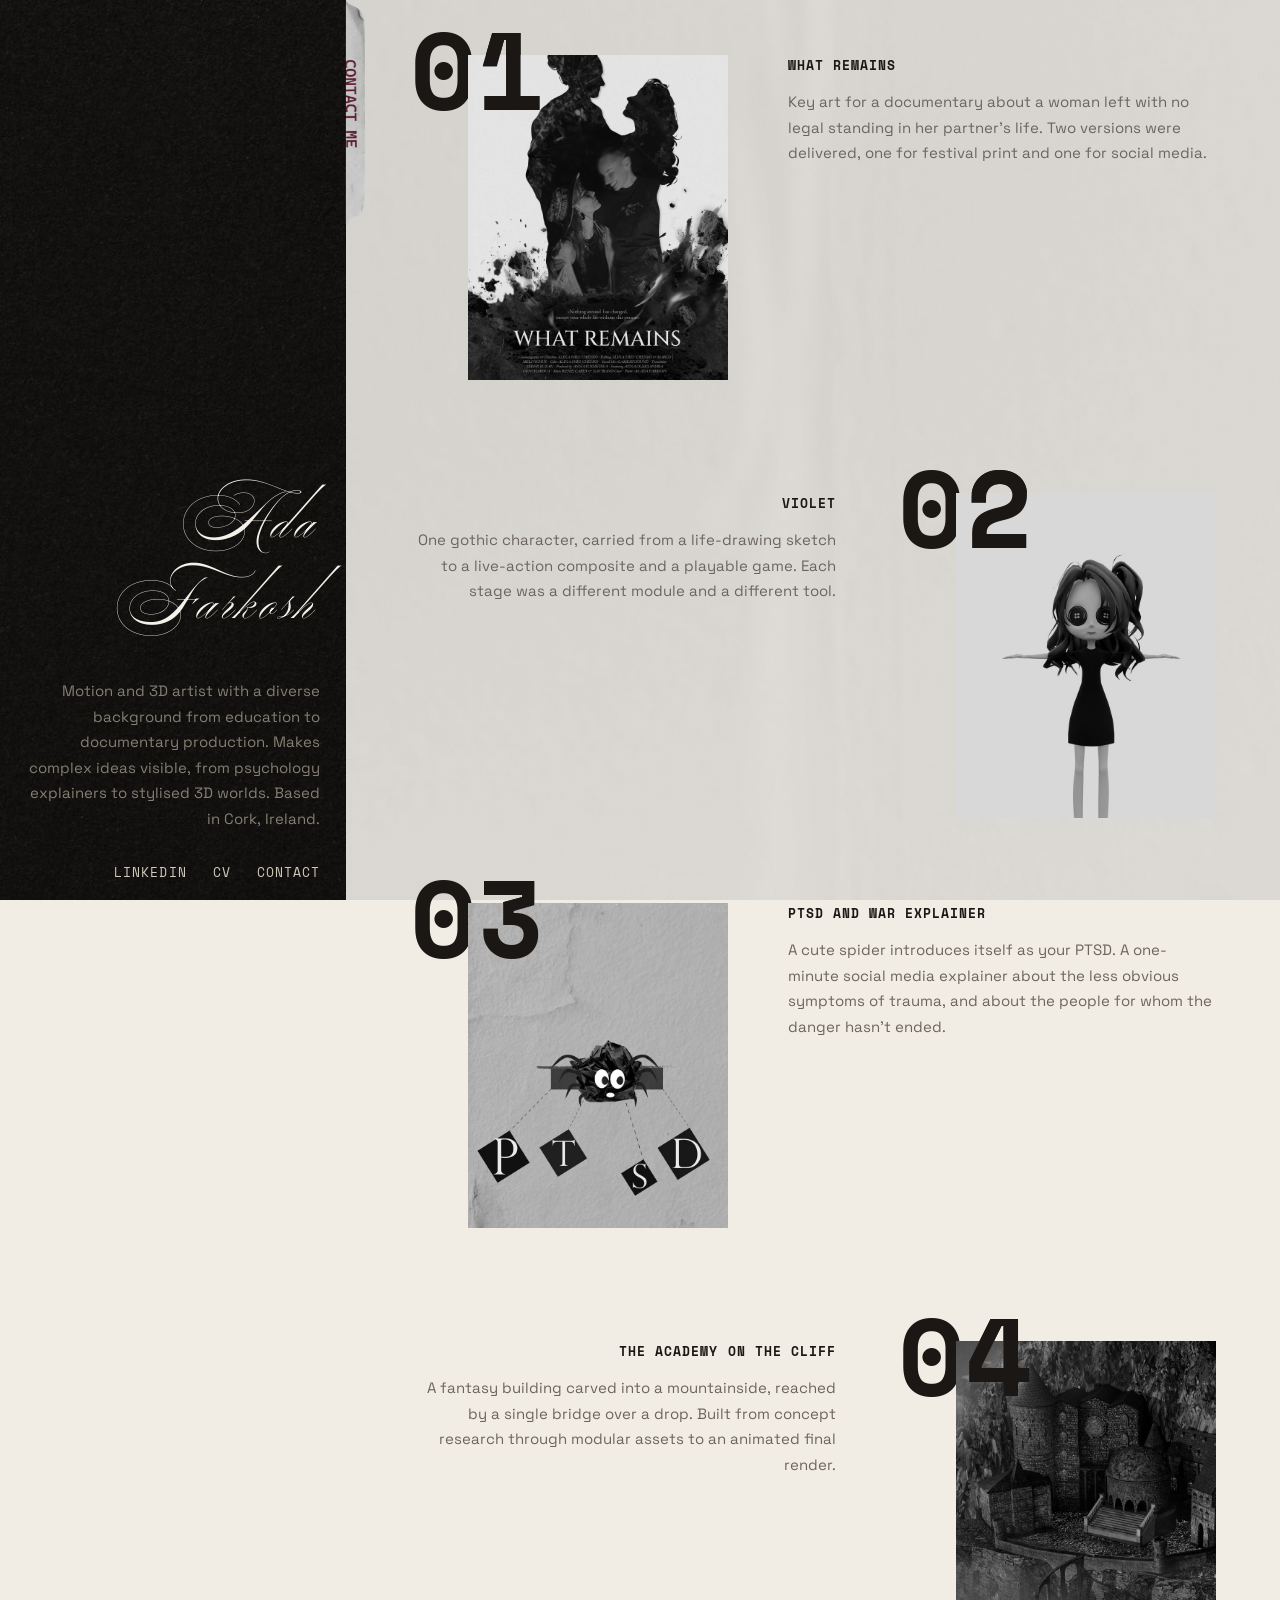
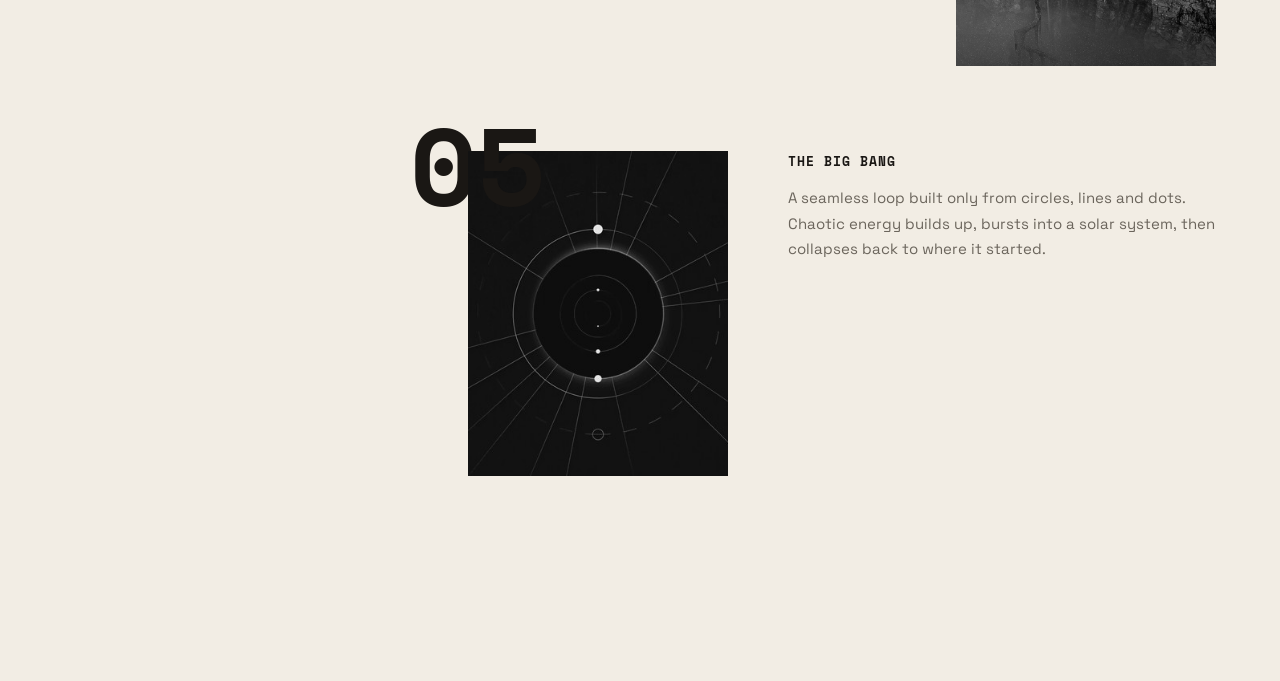
==== index.html @ 04fc68a2 "google verification" ====
<!DOCTYPE html>
<html lang="en">

<head>
    <link rel="stylesheet" href="style/style.css">
    <link rel="icon" type="image/png" href="assets/site/images/icon.png">
    <meta charset="UTF-8">
    <meta name="viewport" content="width=device-width, initial-scale=1.0">
    <title>Ada Farkosh | Motion & 3D Artist, Cork, Ireland</title>
    <meta name="description" content="Portfolio of Ada Farkosh, a motion and 3D artist in Cork, Ireland. Psychology explainers, stylised 3D environments, character art and documentary key art.">
    <meta name="google-site-verification" content="qQW45nm3pjOw_xiyYCABV5_FSgqUhrkCKojRPTn-Dvo" />
</head>

<body>

    <!-- THE TWO BACKGROUND BANDS - fixed, so they stay put while the page scrolls -->
    <div class="band band-dark"></div>
    <div class="band band-light"></div>

    <!-- PINNED LEFT COLUMN - menu and about me travel down the page together -->
    <div class="sidebar">

        <a href="index.html" class="sitename">Ada Farkosh</a>

        <div class="about-me">
            <p>Motion and 3D artist with a diverse background from education to documentary production. Makes complex ideas
                visible, from psychology explainers to stylised 3D worlds. Based in Cork, Ireland.</p>
        </div>

        <div class="menu">
            <ul>
                <li><a href="https://www.linkedin.com/in/ada-farkosh/" target="_blank"
                        rel="noopener">LinkedIn</a></li>
                <li><a href="assets/site/docs/cv.pdf" target="_blank" rel="noopener">CV</a></li>
                <li><a href="mailto:ada.farkosh@gmail.com">Contact</a></li>
            </ul>
        </div>

    </div>

    <!-- NUMBERED PROJECT ROWS - the number straddles the photo:
         one copy behind it, a second copy clipped to its right half on top -->
    <!-- =====================================================================
         THE PROJECT LIST

         TO ADD A PROJECT: copy ONE <article class="project"> block below,
         from its opening tag to its closing </article>, and paste it
         anywhere in this list. Top, bottom, middle - it does not matter.

         You do NOT need to change:
           - the number (01, 02...)  CSS counts the rows and writes it in
           - which side it sits on   CSS alternates it by position

         You DO change, inside the block you pasted:
           1. the photo         src="assets/project_name/images/..."  and its alt text
           2. the two links     href="projects/your_page.html"
           3. the title         inside the <h2>
           4. the description   inside the <p>
           5. the two meta      lines (year and medium)
         ===================================================================== -->
    <div class="work">
        <article class="project">
            <div class="stage">
                <span class="digit back"></span>
                <a class="shot" href="projects/what_remains_after.html">
                    <img src="assets/what_remains/images/wra_keyart_digital.jpg" alt="Key art for the documentary What Remains">
                    <span class="flare-light"></span>
                </a>
                <span class="digit front"></span>
            </div>

            <div class="blurb">
                <h2><a href="projects/what_remains_after.html">What Remains</a></h2>
                <p>Key art for a documentary about a woman left with no legal standing in her partner's life. Two versions were delivered, one for festival print and one for social media.</p>
            </div>
            <div class="meta">
                <span>2026</span>
                <span>key art</span>
            </div>
        </article>

        <article class="project">
            <div class="stage">
                <span class="digit back"></span>
                <a class="shot" href="projects/violet_character.html">
                    <img src="assets/violet_character/images/violet_thumb.jpg"
                        alt="Violet, the 3D character, in a T-pose">
                    <span class="flare-light"></span>
                </a>
                <span class="digit front"></span>
            </div>

            <div class="blurb">
                <h2><a href="projects/violet_character.html">Violet</a></h2>
                <p>One gothic character, carried from a life-drawing sketch to a live-action composite and a playable game. Each stage was a different module and a different tool.</p>
            </div>
            <div class="meta">
                <span>2025&ndash;2026</span>
                <span>character</span>
            </div>
        </article>

        <article class="project">
            <div class="stage">
                <span class="digit back"></span>
                <a class="shot" href="projects/ptsd_explainer.html">
                    <img src="assets/ptsd_explainer/images/ptsd_thumb.jpg"
                        alt="A cut-paper spider holding the letters P T S D">
                    <span class="flare-light"></span>
                </a>
                <span class="digit front"></span>
            </div>

            <div class="blurb">
                <h2><a href="projects/ptsd_explainer.html">PTSD and War Explainer</a></h2>
                <p>A cute spider introduces itself as your PTSD. A one-minute social media explainer about the less obvious symptoms of trauma, and about the people for whom the danger hasn't ended.</p>
            </div>
            <div class="meta">
                <span>2025</span>
                <span>motion</span>
            </div>
        </article>

        <article class="project">
            <div class="stage">
                <span class="digit back"></span>
                <a class="shot" href="projects/academy_on_the_cliff.html">
                    <img src="assets/academy_on_the_cliff/images/academy_thumb.jpg"
                        alt="The academy carved into a cliff face, reached by a single bridge">
                    <span class="flare-light"></span>
                </a>
                <span class="digit front"></span>
            </div>

            <div class="blurb">
                <h2><a href="projects/academy_on_the_cliff.html">The Academy on the Cliff</a></h2>
                <p>A fantasy building carved into a mountainside, reached by a single bridge over a drop. Built from concept research through modular assets to an animated final render.</p>
            </div>
            <div class="meta">
                <span>2025</span>
                <span>3d</span>
            </div>
        </article>

        <article class="project">
            <div class="stage">
                <span class="digit back"></span>
                <a class="shot" href="projects/the_big_bang.html">
                    <img src="assets/the_big_bang/images/bigbang_thumb.jpg"
                        alt="A solar system drawn in thin circles, lines and dots">
                    <span class="flare-light"></span>
                </a>
                <span class="digit front"></span>
            </div>

            <div class="blurb">
                <h2><a href="projects/the_big_bang.html">The Big Bang</a></h2>
                <p>A seamless loop built only from circles, lines and dots. Chaotic energy builds up, bursts into a solar system, then collapses back to where it started.</p>
            </div>
            <div class="meta">
                <span>2025</span>
                <span>motion</span>
            </div>
        </article>

    </div>



    <!-- CONTACT TAB - rides down the right edge, swaps image on hover -->
    <a class="contact-tab" href="mailto:ada.farkosh@gmail.com">
        <img class="tab-passive" src="assets/site/images/contact_me_passive.png" alt="Contact me">
        <img class="tab-active" src="assets/site/images/contact_me_hovered.png" alt="">
    </a>

</body>

</html>
---- style/style.css ----
@import url('https://fonts.googleapis.com/css2?family=Ballet&family=Space+Grotesk:wght@300..700&family=Space+Mono:wght@400;700&display=swap');
/* importing fonts from googlefonts */


body {
    margin: 0;
    background-color: #F2EDE4;
    /* plain colour under the two textured bands below */

    font-family: 'Space Grotesk', sans-serif;
    font-size: 16px;
    color: #1A1714;

    /* CUSTOM CURSOR - dark circle over the light band */
    cursor: url('data:image/svg+xml;utf8,<svg xmlns="http://www.w3.org/2000/svg" width="30" height="30"><circle cx="15" cy="15" r="11" fill="none" stroke="%231A1714" stroke-width="3"/></svg>') 15 15, auto;
}

/* same circle filled in, no outline, on everything clickable */
a,
a:hover {
    cursor: url('data:image/svg+xml;utf8,<svg xmlns="http://www.w3.org/2000/svg" width="30" height="30"><circle cx="15" cy="15" r="11" fill="%235B1E32"/></svg>') 15 15, pointer;
}

/* over the dark band the circle flips to the light colour */
.sidebar {
    cursor: url('data:image/svg+xml;utf8,<svg xmlns="http://www.w3.org/2000/svg" width="30" height="30"><circle cx="15" cy="15" r="11" fill="none" stroke="%23CFC9BC" stroke-width="3"/></svg>') 15 15, auto;
}

.sidebar a,
.sidebar a:hover {
    cursor: url('data:image/svg+xml;utf8,<svg xmlns="http://www.w3.org/2000/svg" width="30" height="30"><circle cx="15" cy="15" r="11" fill="%235B1E32"/></svg>') 15 15, pointer;
}


/* THE TWO BANDS - photographs instead of flat colour.
   Separate layers rather than two backgrounds on the body, so each one can
   use cover and crop properly instead of being stretched to fit its band. */
.band {
    position: fixed;
    top: 0;
    bottom: 0;
    z-index: -1;
    /* behind everything, and out of the way of clicks */
    background-size: cover;
    background-position: center;
}

.band-dark {
    left: 0;
    width: 27%;
    background-image:
        linear-gradient(rgba(20, 18, 16, .55), rgba(20, 18, 16, .55)),
        url("../assets/site/images/background_dark.jpeg");
    /* the flat colour sits ON TOP of the photo at 55% - the texture still
       shows through, but the text never loses its contrast */
}

.band-light {
    left: 27%;
    right: 0;
    background-image:
        linear-gradient(rgba(242, 237, 228, .55), rgba(242, 237, 228, .55)),
        url("../assets/site/images/background_light.jpeg");
    /* same trick, and the warm cream pulls the grey paper toward the palette */
}


/* PINNED LEFT COLUMN - sits on the BOTTOM of the screen and stays there */
.sidebar {
    position: fixed;
    bottom: 18px;
    /* same gap off the bottom edge as the project list has off the top */
    left: 2%;
    width: 23%;
    z-index: 1000;

    display: flex;
    flex-direction: column;
    align-items: flex-end;
    text-align: right;
    gap: 30px;
    /* name, then the writing, then the links last - closest to the edge,
       all of it pushed to the right hand side of the dark band */
    /* VISIBLE on top of anything that scrolls past
       - no background needed, the dark band behind it comes from the body */
}

/* the three links run across instead of down */
.menu ul {
    display: flex;
    justify-content: flex-end;
    gap: 26px;
}

/* PROJECT INDEX - top right, scrolls away with the page */
.projects {
    position: fixed;
    top: 18px;
    left: 2%;
    width: 23%;
    z-index: 1000;
    /* now lives on the dark band, at its top. Taken out of the flow, so the
       project rows below can start near the top of the screen. */
    text-align: right;
    /* lines up with the name and links at the bottom of the same band */
}

.projects a {
    max-width: 100%;
    overflow-wrap: anywhere;
    /* a long project name wraps inside the band instead of running out
       across the light half of the page */
}

.projects li {
    font-size: 13px;
    line-height: 1.9;
    /* the size has to be set here too, or the line box keeps the
       height of the 30px body text and the gap will not close */
}

.sidebar ul,
.projects ul {
    list-style-type: none;
    margin: 0;
    padding: 0;
}

/* TEXT IN BOTH MENUS */
.sidebar a,
.projects a {
    position: relative;
    display: inline-block;
    /* so the plum line below can be measured against the word */
    text-decoration: none;
    font-family: 'Space Mono', monospace;
    font-size: 13px;
    letter-spacing: 0.08em;
    line-height: 1.35;
}

.menu a {
    text-transform: uppercase;
}

/* on the dark band - light text */
.sidebar a {
    color: #CFC9BC;
}

/* the project list is just an index, so it is smaller and quieter.
   on the dark band now, so it takes the light text colour */
.projects a {
    font-size: 13px;
    line-height: 1.9;
    /* set on the link itself - the line box follows this, not the li */
    color: #CFC9BC;
}



/* THE HOVER LINE - drawn as a pseudo element rather than text-decoration,
   so only the line is plum and the word keeps its own colour */
.sidebar a::after,
.projects a::after {
    content: "";
    position: absolute;
    top: 50%;
    left: 0;
    width: 0;
    height: 2px;
    background: #5B1E32;
    transition: width 500ms cubic-bezier(0.075, 0.82, 0.165, 1);
    /* grows from the left instead of appearing all at once.
       2px here, on the project titles and on the name - every hover line
       on the site is the same weight */
}

.sidebar a:hover::after,
.projects a:hover::after {
    width: 100%;
}

/* the name is underlined instead of crossed out */
.sidebar a.sitename::after {
    top: auto;
    bottom: 6px;
    height: 2px;
}

.sidebar a.sitename {
    display: block;
    font-family: 'Ballet', cursive;
    font-size: 60px;
    /* written as .sidebar a.sitename so it beats the 26px on .sidebar a above */
    color: #F4F1E9;
    /* brightest text on the page - top of the hierarchy */
    line-height: 1.35;
}


/* ABOUT ME - part of the pinned column above */
.about-me {
    position: relative;
}

.about-me p {
    margin: 0;
    font-size: 15px;
    /* smaller than the menu links, and the column width gives
       roughly 40 characters a line */
    line-height: 1.7;
    color: #857F72;
    /* dim until hovered */
    transition: 0.3s;

    position: relative;
    z-index: 1;
}

.about-me:hover p {
    color: #F2EDE4;
    font-size: 16px;
    /* grown with font-size, not transform, so the text stays sharp */
}


/* PROJECT ROWS - all of them live on the light band */
.work {
    margin-left: 27%;
    padding: 55px 5vw 120px 5vw;
    /* the index used to sit above this and push it down - with that gone,
       the first row starts close to the top of the screen */
    /* the 5vw on each side makes the gap to the dark band and the gap
       to the right edge of the screen exactly the same */
    box-sizing: border-box;
}

.project {
    display: grid;
    grid-template-columns: auto 1fr;
    column-gap: 60px;
    align-items: start;
    margin-bottom: 85px;
}

/* every second row turns around - text left, photo right */
.project:nth-of-type(even) {
    grid-template-columns: 1fr auto;
    column-gap: 120px;
    /* wider than the normal rows - the number hangs 58px to the left of the
       photo and would otherwise land on top of the writing */
}

.project:nth-of-type(even) .stage {
    order: 2;
}

.project:nth-of-type(even) .blurb {
    order: 1;
    text-align: right;
    margin-top: 28px;
    /* the same drop the photo gets on these rows, so the title lines up with
       the top of the PHOTO rather than with the number, which sits higher */
}

/* a small drop so the rows are not a straight ladder */
.project:nth-of-type(even) .stage {
    margin-top: 28px;
}

/* the number hangs 58px to the left of its photo, so the photo is pushed
   58px right - that puts the number's left edge on the same 5vw margin that
   the flipped rows' photos keep from the right edge of the screen */
.project:nth-of-type(odd) .stage {
    margin-left: 58px;
}


/* THE NUMBER AND THE PHOTO */
.stage {
    position: relative;
    isolation: isolate;
    /* keeps the three layers below stacking against each other only */
}

.shot {
    display: block;
    position: relative;
    z-index: 1;
    /* sits BETWEEN the two copies of the number */

    width: 260px;
    aspect-ratio: 4 / 5;
    /* every photo is framed to the same size */
    background-color: #DED8CC;
    overflow: hidden;
}

.shot img {
    position: absolute;
    inset: 0;
    width: 100%;
    height: 100%;
    object-fit: cover;
    /* a bigger upload is cropped to the frame instead of squashed */
    filter: grayscale(1);
    /* black and white until hovered */
    transition: transform .5s ease, filter .5s ease;
}


/* THE NUMBERS COUNT THEMSELVES.
   The spans in the HTML are empty - CSS counts the rows and writes the
   number in. Move a project to the top of the page and everything
   renumbers on its own; nothing in the markup has to be touched. */
.work {
    counter-reset: project;
}

.project {
    counter-increment: project;
}

.digit::before {
    content: counter(project, decimal-leading-zero);
    /* decimal-leading-zero is what gives 01, 02 instead of 1, 2 */
}

/* two copies of the same number, in the same spot */
.digit {
    position: absolute;
    top: -30px;
    left: -58px;
    font-family: 'Space Mono', monospace;
    font-weight: 700;
    font-size: 110px;
    line-height: 0.8;
    color: #1A1714;
    transition: color 400ms ease;
}

.digit.back {
    z-index: 0;
    /* the whole number, hidden where the photo covers it */
}

.digit.front {
    z-index: 2;
    clip-path: inset(0 0 0 50%);
    /* the same number again on top, with its left half cut away,
       so only the second figure lands over the photo */
}


/* LENS FLARE - light layer on the photo, invisible until hovered */
.flare-light {
    position: absolute;
    inset: 0;
    background:
        radial-gradient(circle at 20% 40%, rgba(255, 255, 255, .55), transparent 40%),
        radial-gradient(circle at 35% 45%, rgba(255, 200, 100, .4), transparent 30%),
        radial-gradient(circle at 60% 55%, rgba(255, 255, 255, .25), transparent 30%);
    opacity: 0;
    transition: opacity .5s ease;
}

/* photo, number and title are one unit: touching any of them lights all
   three. ":has" lets the row react to what is hovered inside it. The
   description is not in the list, so it stays out of it. */
.project:has(:is(.shot, .digit, .blurb h2 a):hover) .shot img {
    transform: scale(1.05);
    filter: grayscale(0);
    /* true colour revealed */
}

.project:has(:is(.shot, .digit, .blurb h2 a):hover) .flare-light {
    opacity: .45;
    /* kept light - the colour coming back is the main event */
}

.project:has(:is(.shot, .digit, .blurb h2 a):hover) .digit {
    color: #5B1E32;
    /* the numbers only change colour - no line through them */
}

.project:has(:is(.shot, .digit, .blurb h2 a):hover) .blurb h2 a::after {
    width: 100%;
}


/* THE WRITING BESIDE EACH PHOTO */
.blurb {
    max-width: 34em;
    /* stops the line getting too long to read comfortably */
}

.project:nth-of-type(even) .blurb {
    margin-left: auto;
}

.blurb h2 {
    margin: 0 0 14px 0;
    font-family: 'Space Mono', monospace;
    font-size: 13px;
    font-weight: 700;
    letter-spacing: 0.08em;
    text-transform: uppercase;
    /* a label, the way the reference decks title their plates */
    color: #1A1714;
}

.blurb h2 a {
    position: relative;
    display: inline-block;
    text-decoration: none;
    color: inherit;
}

.blurb h2 a::after {
    content: "";
    position: absolute;
    top: 50%;
    left: 0;
    width: 0;
    height: 2px;
    background: #5B1E32;
    transition: width 500ms cubic-bezier(0.075, 0.82, 0.165, 1);
}

.blurb p {
    margin: 0;
    font-size: 15px;
    line-height: 1.7;
    color: #6B655C;
}


/* FLOATING META LABELS - small notes that sit off the grid on purpose */
.project {
    position: relative;
    /* anchor for the labels below */
}

.meta {
    position: absolute;
    bottom: -18px;

    font-family: 'Space Mono', monospace;
    font-size: 11px;
    letter-spacing: 0.1em;
    text-transform: uppercase;
    line-height: 1.7;
    color: #8A8478;

    border-top: 1px solid #C9C2B4;
    padding-top: 7px;
    width: 92px;
    /* the hairline above is what makes it read as a margin note */
}

.meta span {
    display: block;
}

/* they sit in the empty half of each row, and not at a tidy repeating spot */
.project:nth-of-type(odd) .meta {
    right: 11%;
}

.project:nth-of-type(even) .meta {
    left: 9%;
    bottom: 26px;
}

.project:nth-of-type(3n) .meta {
    bottom: 54px;
}

.project:nth-of-type(4n) .meta {
    bottom: -4px;
}


/* CONTACT TAB - hard against the right edge, no spacing of any kind,
   and not part of any grid or flexbox - it is fixed to the viewport */
.contact-tab {
    position: fixed;
    top: 0;
    left: 27%;
    /* its left edge sits exactly where the dark band ends, so the whole
       tab rides along on the light half */
    z-index: 1000;

    display: block;
    margin: 0;
    padding: 0;
    border: 0;
    line-height: 0;
    /* line-height 0 stops the inline image leaving a gap under itself */

    animation: contact-travel 13.8s linear infinite alternate;
    /* a third slower than before: the speed drops to two thirds, so the
       9.2s becomes 13.8s.
       "alternate" makes it travel back UP when it reaches the bottom
       instead of jumping to the top to start again. */
}

/* down the screen, then the same journey in reverse */
@keyframes contact-travel {
    from {
        transform: translateY(0);
    }

    to {
        transform: translateY(calc(100vh - 100%));
        /* 100% here is the tab's own height, so it stops flush with the
           bottom edge whatever the screen size */
    }
}

/* a moving target is hard to click, so it waits while you are on it */
.contact-tab:hover {
    animation-play-state: paused;
}

.contact-tab img {
    display: block;
    width: 23px;
    height: auto;

    transform-origin: left center;
    transition: transform 350ms cubic-bezier(0.075, 0.82, 0.165, 1);
    /* grown with a transform, not a width - the element is mid-animation and
       a width change would make the page reflow on every hover */
}

.contact-tab:hover img {
    transform: scale(1.18);
    /* from the left edge, so it grows out across the light half and never
       back over the dark band */
}

/* the hovered version sits on top of the passive one and fades in */
.tab-active {
    position: absolute;
    top: 0;
    left: 0;
    opacity: 0;
    transition: opacity 300ms ease;
}

.contact-tab:hover .tab-active {
    opacity: 1;
}



/* a still tab for anyone who asked their system for less movement */
@media (prefers-reduced-motion: reduce) {
    .contact-tab {
        animation: none;
        top: 50%;
        transform: translateY(-50%);
    }
}


/* MEDIUM SCREENS - the band gets narrower, so the index does too */
/* A VERTICAL VIDEO - shot for social media, so it is kept narrow.
   Add class="video video-tall" instead of class="video" */
.video-tall {
    max-width: 420px;
}

/* a link inside a block of writing - same plum line as the back link */
.prose a,
.context a,
.credits a,
.reflist a {
    position: relative;
    display: inline-block;
    text-decoration: none;
    color: #1A1714;
}

.prose a::after,
.context a::after,
.credits a::after,
.reflist a::after {
    content: "";
    position: absolute;
    bottom: -2px;
    left: 0;
    width: 0;
    height: 2px;
    background: #5B1E32;
    transition: width 500ms cubic-bezier(0.075, 0.82, 0.165, 1);
}

.prose a:hover::after,
.context a:hover::after,
.credits a:hover::after,
.reflist a:hover::after {
    width: 100%;
}


/* A STRIP OF STILLS - frames pulled from a video, side by side.
   Four across on a wide screen, two when it gets narrower. */
.shot-strip {
    display: grid;
    grid-template-columns: repeat(4, 1fr);
    gap: 16px;
    margin: 0 0 70px 0;
}

.shot-strip figure {
    margin: 0;
}

.shot-strip img {
    width: 100%;
    height: auto;
    display: block;
    background-color: #DED8CC;
}


/* AN ANIMATION THAT USED TO BE A GIF.
   It is an mp4 now - far smaller for the same picture - but it still
   behaves like a GIF: it starts itself, loops, has no sound and no
   controls. It takes the same shape as the images it sits among. */
.shot-full video,
.shot-stack video,
.shot-tall video,
.shot-pair video {
    width: 100%;
    height: auto;
    display: block;
    background-color: #DED8CC;
}


@media (max-width: 1280px) {

    .projects li,
    .projects a {
        font-size: 11px;
        letter-spacing: 0.04em;
    }

    .shot-strip {
        grid-template-columns: repeat(2, 1fr);
    }

    .meta {
        display: none;
        /* they float free of the grid, which only works while the rows have
           empty space. Once the description starts filling the row they
           land on top of it, so below this width they step aside. */
    }

}


/* =========================================================
   PROJECT PAGES
   Everything below is only used by the pages in /projects/.
   It shares the bands, sidebar, colours and fonts above, so
   changing a colour there changes it here too.
   ========================================================= */

.page {
    margin-left: 27%;
    padding: 70px 5vw 140px 5vw;
    /* the same band offset and the same side gaps as the index rows,
       which is what makes a project page feel like the same site */
    box-sizing: border-box;
}

/* 1. TITLE AND FACTS */
.page-head {
    margin-bottom: 50px;
}

.page-title {
    margin: 0 0 14px 0;
    font-size: 46px;
    font-weight: 500;
    line-height: 1.1;
    color: #1A1714;
}

.page-meta {
    margin: 0;
    font-family: 'Space Mono', monospace;
    font-size: 13px;
    letter-spacing: 0.08em;
    text-transform: uppercase;
    color: #6B655C;
}

/* 2. OPENING PARAGRAPH - one step bigger than the body text */
.lead {
    max-width: 48ch;
    margin: 0 0 70px 0;
    font-size: 21px;
    line-height: 1.55;
    color: #1A1714;
}

/* 4 & 6. SECTIONS OF WRITING
   the character cap is what stops a line running the full width of the
   band, which would be far too long to read comfortably */
.prose {
    max-width: 68ch;
    margin: 0 0 70px 0;
}

.prose h2,
.credits h2 {
    margin: 0 0 16px 0;
    font-family: 'Space Mono', monospace;
    font-size: 13px;
    font-weight: 700;
    letter-spacing: 0.08em;
    text-transform: uppercase;
    color: #1A1714;
}

.prose p {
    margin: 0 0 18px 0;
    font-size: 16px;
    line-height: 1.7;
    color: #6B655C;
}

/* 3 & 5. IMAGES - fixed crops, like the index.
   Change the aspect-ratio if a picture needs a different shape. */
.shot-wide,
.shot-pair figure {
    margin: 0 0 70px 0;
}

.shot-wide img {
    width: 100%;
    aspect-ratio: 16 / 9;
    object-fit: cover;
    /* a taller upload is cropped to the frame instead of squashed */
    display: block;
    background-color: #DED8CC;
}

.shot-pair {
    display: grid;
    grid-template-columns: 1fr 1fr;
    gap: 30px;
}

/* a pair of SMALL reference animations - sprite loops that were drawn
   small. These are sized by HEIGHT, not width, so two loops of the
   same character come out the same height whatever their widths are,
   and they stand on a common bottom line.
   480px is the real height of both files, so nothing is scaled.
   Use class="shot-pair small" - NOT together with posters. */
.shot-pair.small {
    max-width: 640px;
    column-gap: 50px;
    align-items: end;
}

.shot-pair.small img {
    width: auto;
    height: 480px;
    aspect-ratio: auto;
    margin: 0 auto;
    display: block;
    background-color: transparent;
}

.shot-pair img {
    width: 100%;
    aspect-ratio: 4 / 5;
    object-fit: cover;
    display: block;
    background-color: #DED8CC;
}

/* every image says "click me" and brightens a little */
.page img {
    cursor: zoom-in;
    transition: filter 300ms ease;
}

.page img:hover {
    filter: brightness(1.06);
}

figcaption {
    padding-top: 10px;
    font-family: 'Space Mono', monospace;
    font-size: 11px;
    letter-spacing: 0.08em;
    text-transform: uppercase;
    color: #8A8478;
}

/* --- extra blocks used by the project pages --------------------------- */

/* THE FILM / CONTEXT BLOCK - marked off with a rule so it reads as
   background about someone else's project, not as my own work */
.context {
    max-width: 62ch;
    margin: 0 0 70px 0;
    padding-left: 26px;
    border-left: 2px solid #C9C2B4;
}

.context p {
    margin: 0 0 14px 0;
    font-size: 16px;
    line-height: 1.7;
    color: #6B655C;
}

.context .credit {
    font-family: 'Space Mono', monospace;
    font-size: 11px;
    letter-spacing: 0.08em;
    text-transform: uppercase;
    color: #8A8478;
}

/* A ROW OF SMALLER IMAGES - for sketches, proposals, variations */
.shot-grid {
    display: grid;
    grid-template-columns: repeat(3, 1fr);
    gap: 24px;
    margin: 0 0 70px 0;
}

.shot-grid img {
    width: 100%;
    aspect-ratio: 4 / 5;
    object-fit: cover;
    display: block;
    background-color: #DED8CC;
}

/* ARTWORK IS SHOWN WHOLE - no aspect-ratio and no object-fit, so the
   image keeps its own proportions. Cropping a photo to a thumbnail is
   fine; cropping a poster cuts off the composition you were hired to
   make, and a contact sheet of variations becomes unreadable. */
.shot-poster img,
.shot-pair.posters img,
.shot-full img {
    width: 100%;
    height: auto;
    aspect-ratio: auto;
    object-fit: fill;
    display: block;
    background-color: #DED8CC;
}

.shot-poster {
    max-width: 440px;
    margin: 0 0 70px 0;
}

/* a full width plate - used for the boards of proposals and variations */
.shot-full {
    margin: 0 0 70px 0;
}

/* the two finals, each shown large one after the other */
.shot-stack {
    max-width: 620px;
    margin: 0 0 70px 0;
}

.shot-stack img {
    width: 100%;
    height: auto;
    display: block;
    background-color: #DED8CC;
}


/* A TALL IMAGE - a 1080 x 1920 frame, so it is kept narrow.
   Written after .shot-stack so this width is the one that wins. */
.shot-tall {
    max-width: 420px;
    margin: 0 0 70px 0;
}

.shot-tall img {
    width: 100%;
    height: auto;
    display: block;
    background-color: #DED8CC;
}

/* VIDEO FROM A FILE ON DISK (not an embed) */
.video video {
    width: 100%;
    display: block;
    background-color: #1A1714;
}

/* 7. VIDEO - the ratio box keeps it 16:9 at any width */
.video {
    margin: 0 0 70px 0;
}

.video iframe {
    width: 100%;
    aspect-ratio: 16 / 9;
    border: 0;
    display: block;
    background-color: #DED8CC;
}

/* a vertical embed. Written after .video iframe above, because both
   rules are equally specific and the later one is the one that wins. */
.video-tall iframe {
    aspect-ratio: 9 / 16;
}

/* TWO 3D MODELS SIDE BY SIDE - live Sketchfab viewers.
   Square-ish frame so a tall tower is not squeezed into a letterbox. */
.shot-pair.models iframe {
    width: 100%;
    aspect-ratio: 4 / 5;
    border: 0;
    display: block;
    background-color: #1A1714;
}



/* 8. CREDITS - a two column list */
.credits {
    margin: 0 0 60px 0;
}

.credits dl {
    display: grid;
    grid-template-columns: 110px 1fr;
    gap: 8px 20px;
    margin: 0;
    max-width: 50ch;
    font-family: 'Space Mono', monospace;
    font-size: 12px;
    letter-spacing: 0.06em;
}

.credits dt {
    text-transform: uppercase;
    color: #8A8478;
}

.credits dd {
    margin: 0;
    color: #1A1714;
}


/* A SHORT LIST OF REFERENCES - same type as the credits above */
.reflist {
    list-style: none;
    margin: 0;
    padding: 0;
    max-width: 72ch;
    font-family: 'Space Mono', monospace;
    font-size: 12px;
    line-height: 1.8;
    letter-spacing: 0.06em;
    color: #6B655C;
}

.reflist li {
    margin: 0 0 12px 0;
}

/* 9. BACK LINK - borrows the plum line from the menus */
.back {
    margin: 0;
}

.back a {
    position: relative;
    display: inline-block;
    text-decoration: none;
    font-family: 'Space Mono', monospace;
    font-size: 13px;
    letter-spacing: 0.08em;
    text-transform: uppercase;
    color: #1A1714;
}

.back a::after {
    content: "";
    position: absolute;
    bottom: -4px;
    left: 0;
    width: 0;
    height: 2px;
    background: #5B1E32;
    transition: width 500ms cubic-bezier(0.075, 0.82, 0.165, 1);
}

.back a:hover::after {
    width: 100%;
}

/* the page you are currently on, in the index list */
.projects a.current {
    color: #F4F1E9;
}

/* THE IMAGE POPUP - hidden until a picture is clicked */
#image-popup {
    display: none;
    position: fixed;
    inset: 0;
    z-index: 2000;
    background-color: rgba(20, 18, 16, .92);
    cursor: zoom-out;

    align-items: center;
    justify-content: center;
    padding: 40px;
    box-sizing: border-box;
}

#image-popup.open {
    display: flex;
    /* the script adds .open - flex is what centres the picture */
}

#image-popup img {
    max-width: 100%;
    max-height: 100%;
    width: auto;
    height: auto;
    object-fit: contain;
    /* full size and uncropped, whatever shape the picture is */
}


/*FOR SMALL SCREENS!!!!!!!! - media query from w3schools*/

@media (max-width: 600px) {

    body {
        font-size: 15px;
        background-color: #F2EDE4;
    }

    .band {
        display: none;
        /* the side by side bands make no sense once the columns stack */
    }

    .sidebar {
        position: static;
        width: 100%;
        background-color: #141210;
        padding: 20px 4%;
        box-sizing: border-box;
        gap: 18px;
        align-items: flex-start;
        text-align: left;
    }

    .project:nth-of-type(odd) .stage {
        margin-left: 0;
    }


    .contact-tab {
        display: none;
        /* hidden on a phone. It is a 23px target that has to be caught
           while it moves, and the hover that swaps the image and shows
           the label does not exist on a touch screen. The CONTACT link
           under the name does the same job here. */
    }


    .projects {
        position: static;
        width: 100%;
        text-align: left;
        margin-left: 0;
        padding: 18px 4% 24px 4%;
        box-sizing: border-box;
        background-color: #141210;
        /* it keeps the light text, so it needs the dark block behind it
           once the two bands stop existing */
    }




    .menu ul {
        gap: 18px;
    }

    .page {
        margin-left: 0;
        padding: 30px 4% 60px 4%;
    }

    .shot-pair,
    .shot-grid,
    .shot-strip {
        grid-template-columns: 1fr;
    }

    .page-title {
        font-size: 30px;
    }

    .work {
        margin-left: 0;
        padding: 40px 4% 60px 4%;
    }

    .project,
    .project:nth-of-type(even) {
        grid-template-columns: 1fr;
        row-gap: 30px;
        margin-bottom: 80px;
    }

    .project:nth-of-type(even) .stage {
        order: 0;
        margin-top: 0;
    }

    .project:nth-of-type(even) .blurb {
        order: 0;
        text-align: left;
        margin-left: 0;
    }

    .shot {
        width: 100%;
    }

    .digit {
        font-size: 64px;
        top: -18px;
        left: 0;
    }

}
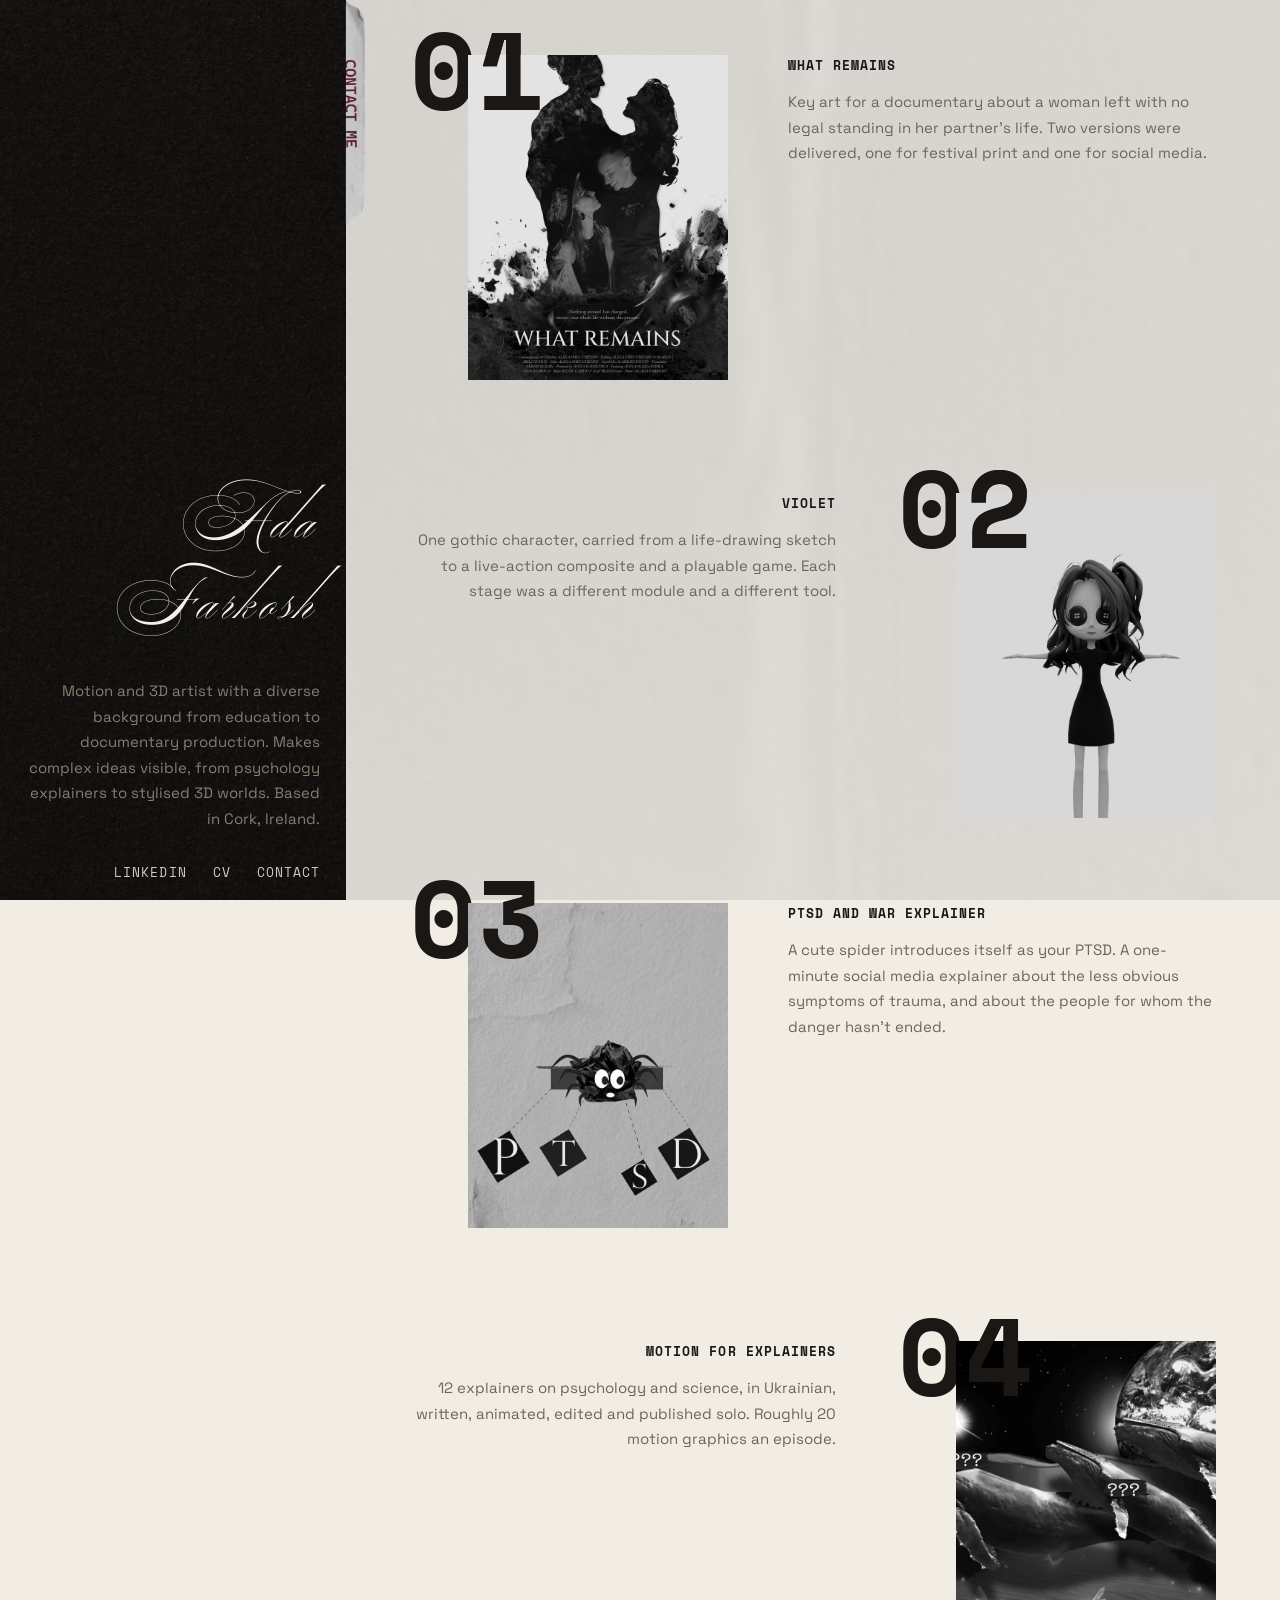
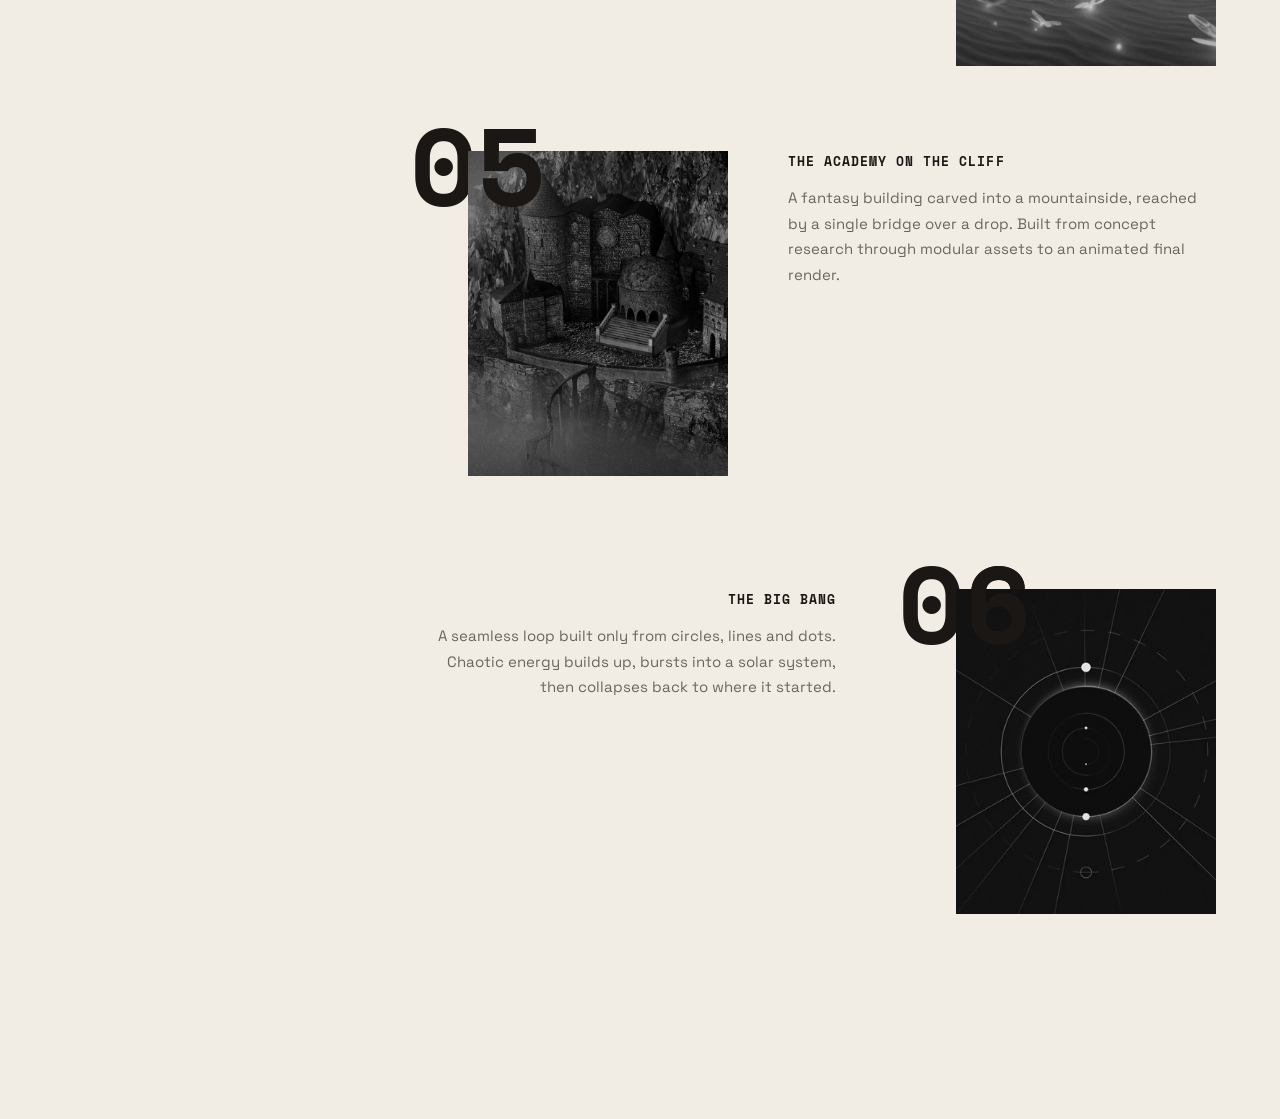
==== commit 1e459269: "YouTube showreel added, bio updated" ====
--- a/index.html
+++ b/index.html
@@ -31,7 +31,7 @@
             <ul>
                 <li><a href="https://www.linkedin.com/in/ada-farkosh/" target="_blank"
                         rel="noopener">LinkedIn</a></li>
-                <li><a href="assets/site/docs/cv.pdf" target="_blank" rel="noopener">CV</a></li>
+                <li><a href="assets/site/docs/cv_2026.pdf" target="_blank" rel="noopener">CV</a></li>
                 <li><a href="mailto:ada.farkosh@gmail.com">Contact</a></li>
             </ul>
         </div>
@@ -57,6 +57,7 @@
            3. the title         inside the <h2>
            4. the description   inside the <p>
            5. the two meta      lines (year and medium)
+          
          ===================================================================== -->
     <div class="work">
         <article class="project">
@@ -117,6 +118,27 @@
             </div>
             <div class="meta">
                 <span>2025</span>
+                <span>motion</span>
+            </div>
+        </article>
+
+        <article class="project">
+            <div class="stage">
+                <span class="digit back"></span>
+                <a class="shot" href="projects/motion_for_explainers.html">
+                    <img src="assets/motion_explainers/images/motion_thumb.jpg"
+                        alt="Frame from the explainer showreel">
+                    <span class="flare-light"></span>
+                </a>
+                <span class="digit front"></span>
+            </div>
+
+            <div class="blurb">
+                <h2><a href="projects/motion_for_explainers.html">Motion for Explainers</a></h2>
+                <p>12 explainers on psychology and science, in Ukrainian, written, animated, edited and published solo. Roughly 20 motion graphics an episode.</p>
+            </div>
+            <div class="meta">
+                <span>2023&ndash;2024</span>
                 <span>motion</span>
             </div>
         </article>
--- a/style/style.css
+++ b/style/style.css
@@ -966,6 +966,23 @@
 }
 
 
+/* A FOLDER TREE, or any short block of plain text meant to be read as a
+   specimen rather than as body copy. Set in the label typeface on the
+   same surface colour the image frames use. Written as <pre class="tree">. */
+.tree {
+    max-width: 68ch;
+    margin: 0 0 70px 0;
+    padding: 22px 26px;
+    box-sizing: border-box;
+    background-color: #DED8CC;
+    font-family: 'Space Mono', monospace;
+    font-size: 13px;
+    line-height: 1.7;
+    color: #1A1714;
+    overflow-x: auto;
+}
+
+
 /* A SHORT LIST OF REFERENCES - same type as the credits above */
 .reflist {
     list-style: none;
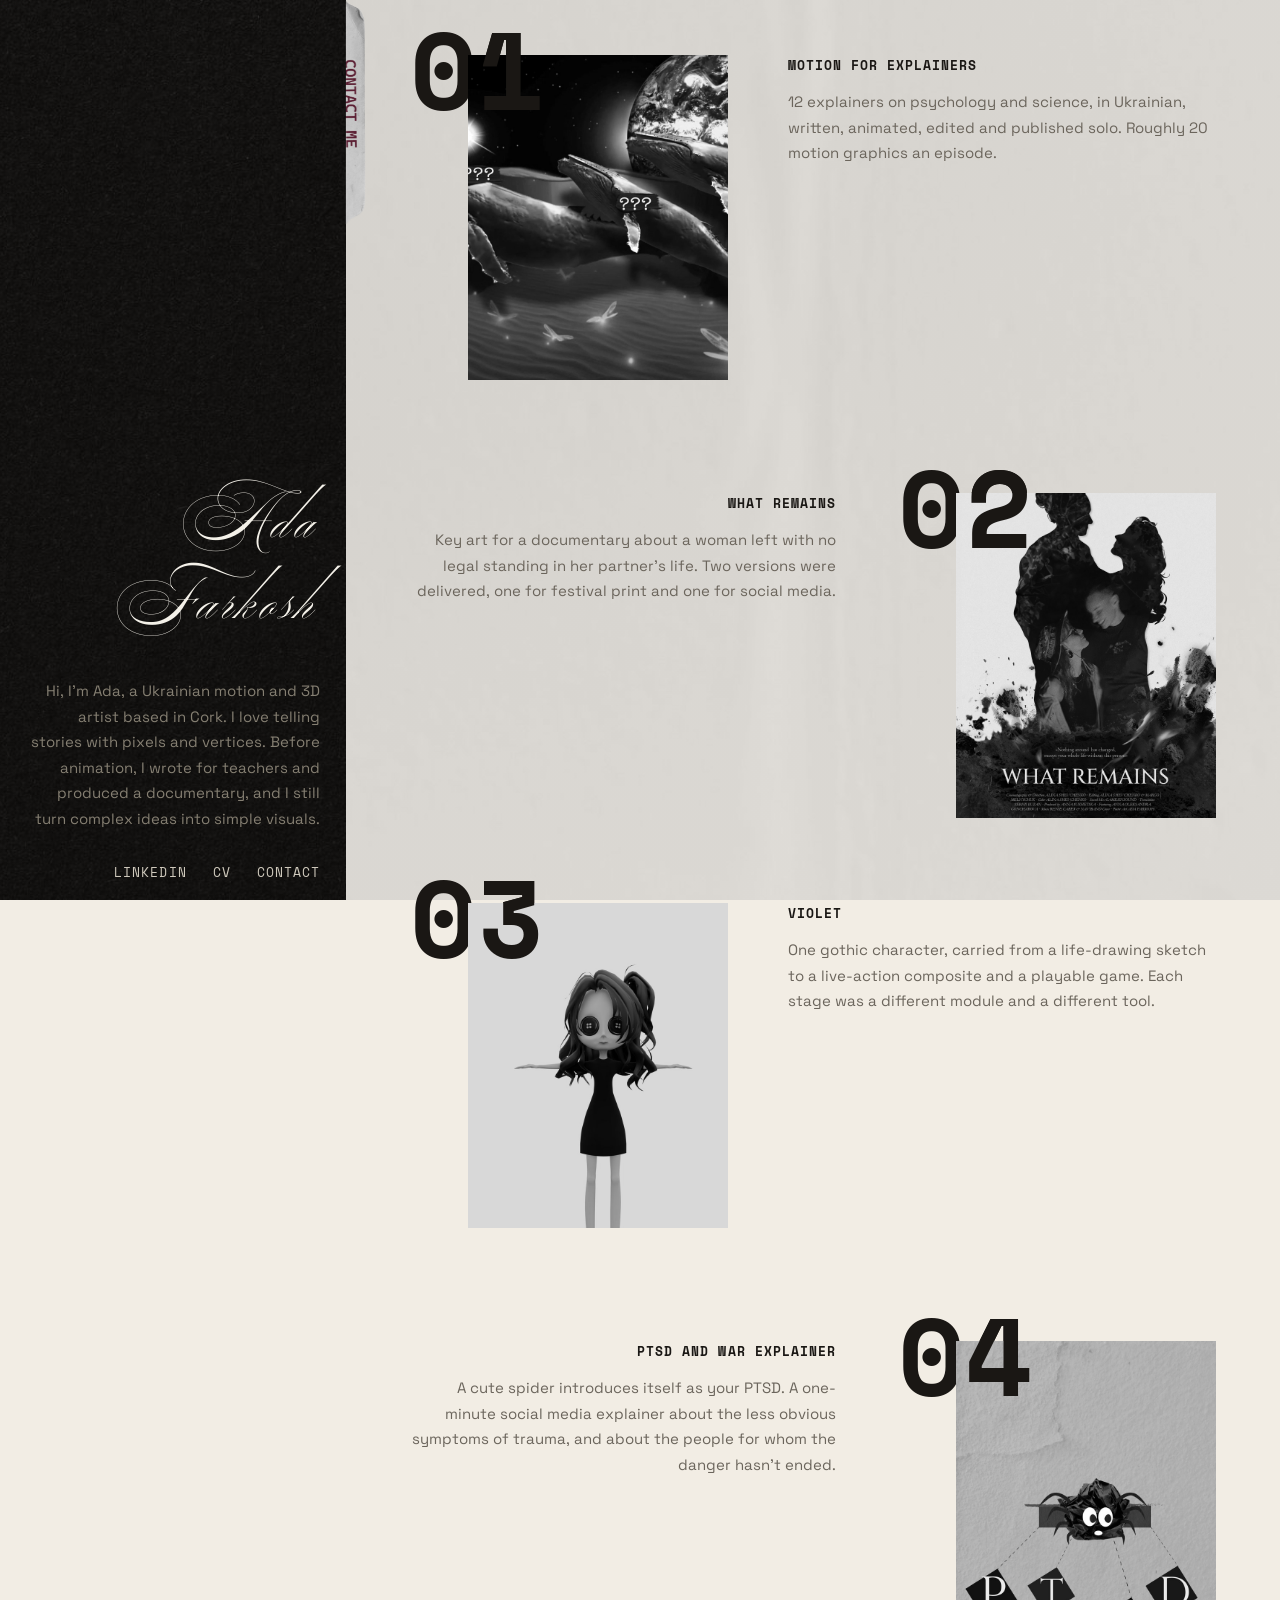
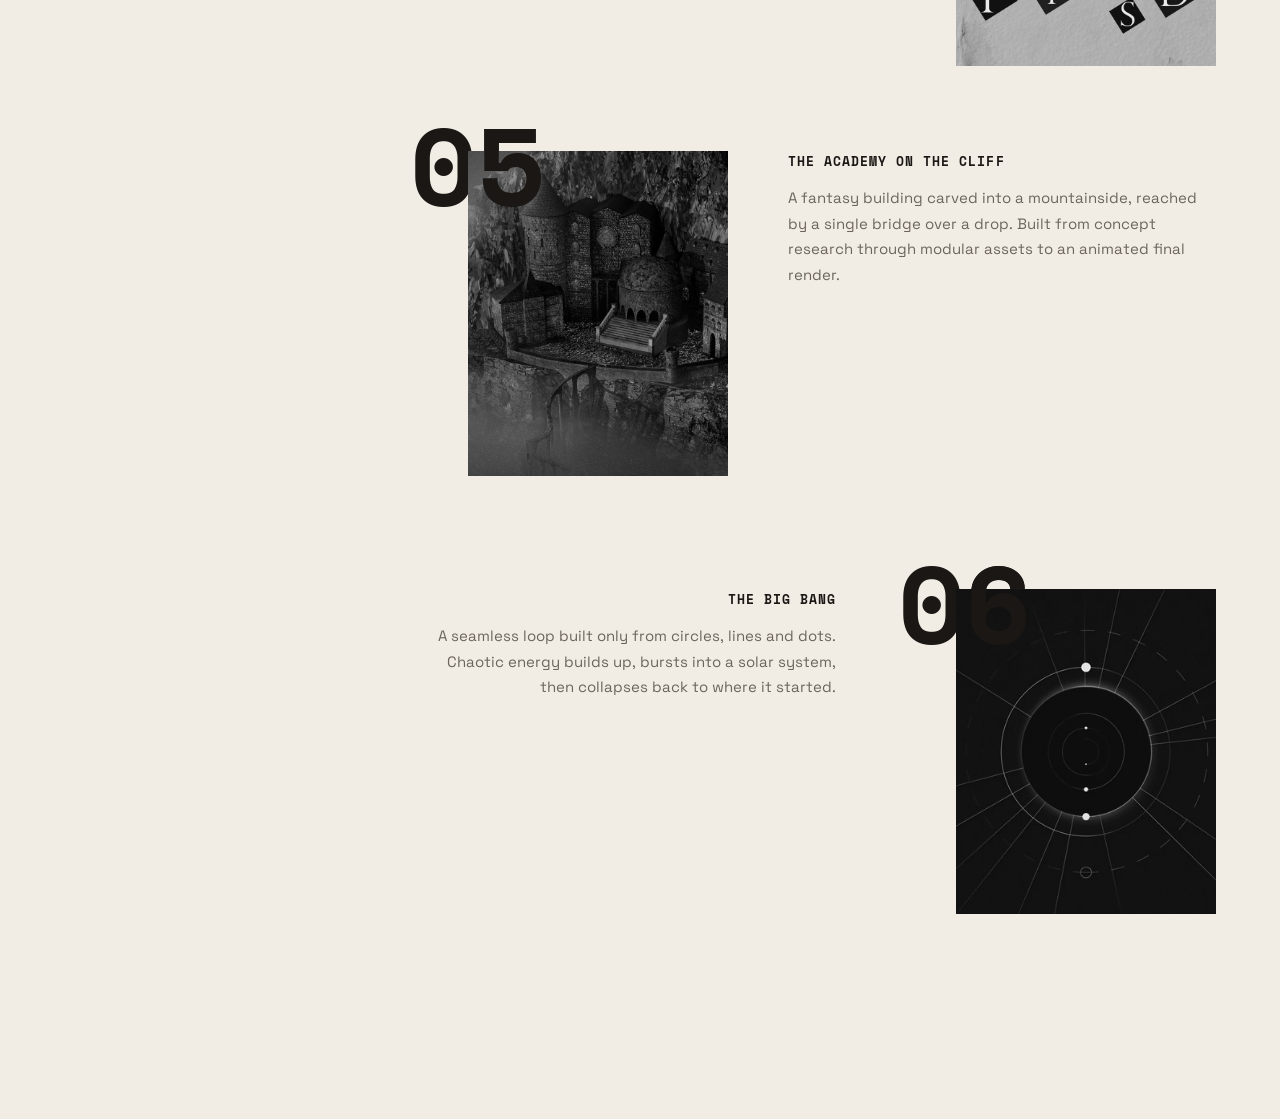
==== commit d1577eb1: "Reorder index, update bio" ====
--- a/index.html
+++ b/index.html
@@ -23,8 +23,9 @@
         <a href="index.html" class="sitename">Ada Farkosh</a>
 
         <div class="about-me">
-            <p>Motion and 3D artist with a diverse background from education to documentary production. Makes complex ideas
-                visible, from psychology explainers to stylised 3D worlds. Based in Cork, Ireland.</p>
+            <p>Hi, I'm Ada, a Ukrainian motion and 3D artist based in Cork. I love telling stories with pixels and
+                vertices. Before animation, I wrote for teachers and produced a documentary, and I still turn complex
+                ideas into simple visuals.</p>
         </div>
 
         <div class="menu">
@@ -57,9 +58,30 @@
            3. the title         inside the <h2>
            4. the description   inside the <p>
            5. the two meta      lines (year and medium)
-          
+
          ===================================================================== -->
     <div class="work">
+        <article class="project">
+            <div class="stage">
+                <span class="digit back"></span>
+                <a class="shot" href="projects/motion_for_explainers.html">
+                    <img src="assets/motion_explainers/images/motion_thumb.jpg"
+                        alt="Frame from the explainer showreel">
+                    <span class="flare-light"></span>
+                </a>
+                <span class="digit front"></span>
+            </div>
+
+            <div class="blurb">
+                <h2><a href="projects/motion_for_explainers.html">Motion for Explainers</a></h2>
+                <p>12 explainers on psychology and science, in Ukrainian, written, animated, edited and published solo. Roughly 20 motion graphics an episode.</p>
+            </div>
+            <div class="meta">
+                <span>2023&ndash;2024</span>
+                <span>motion</span>
+            </div>
+        </article>
+
         <article class="project">
             <div class="stage">
                 <span class="digit back"></span>
@@ -122,26 +144,6 @@
             </div>
         </article>
 
-        <article class="project">
-            <div class="stage">
-                <span class="digit back"></span>
-                <a class="shot" href="projects/motion_for_explainers.html">
-                    <img src="assets/motion_explainers/images/motion_thumb.jpg"
-                        alt="Frame from the explainer showreel">
-                    <span class="flare-light"></span>
-                </a>
-                <span class="digit front"></span>
-            </div>
-
-            <div class="blurb">
-                <h2><a href="projects/motion_for_explainers.html">Motion for Explainers</a></h2>
-                <p>12 explainers on psychology and science, in Ukrainian, written, animated, edited and published solo. Roughly 20 motion graphics an episode.</p>
-            </div>
-            <div class="meta">
-                <span>2023&ndash;2024</span>
-                <span>motion</span>
-            </div>
-        </article>
 
         <article class="project">
             <div class="stage">
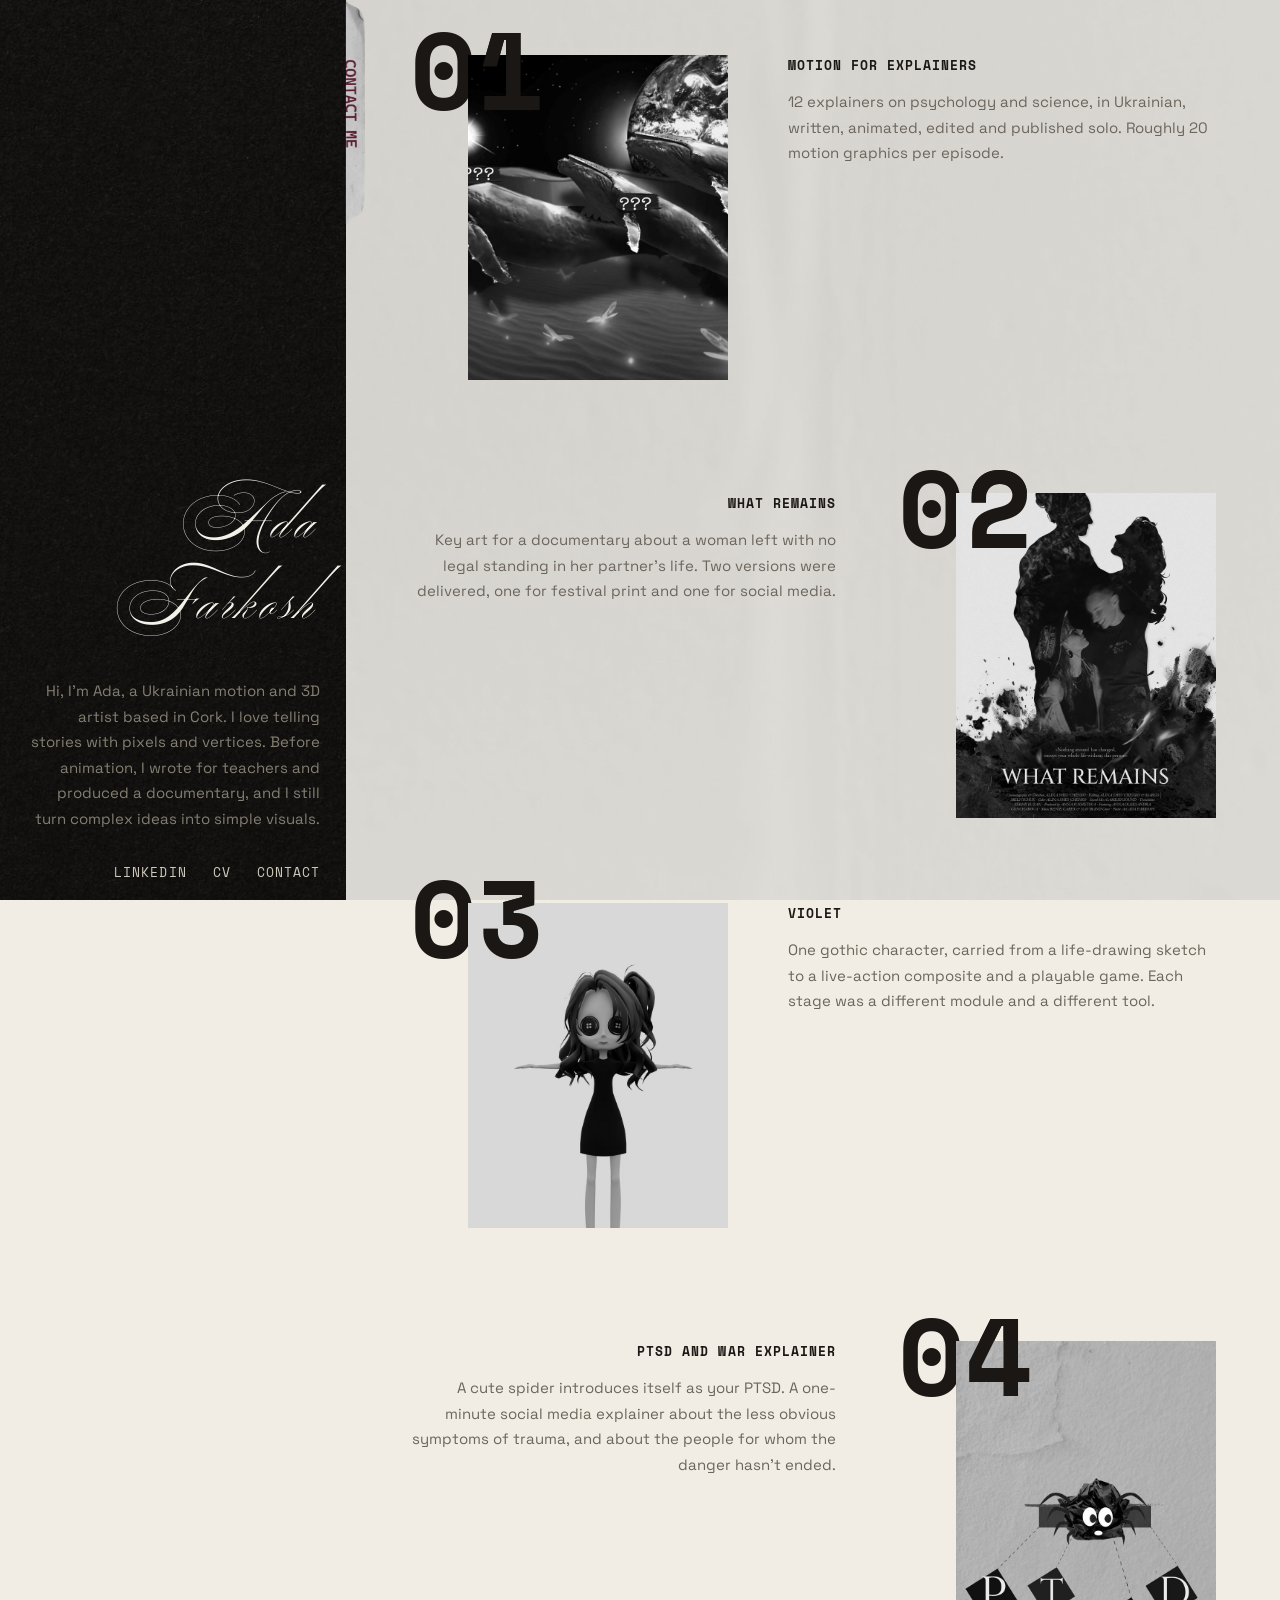
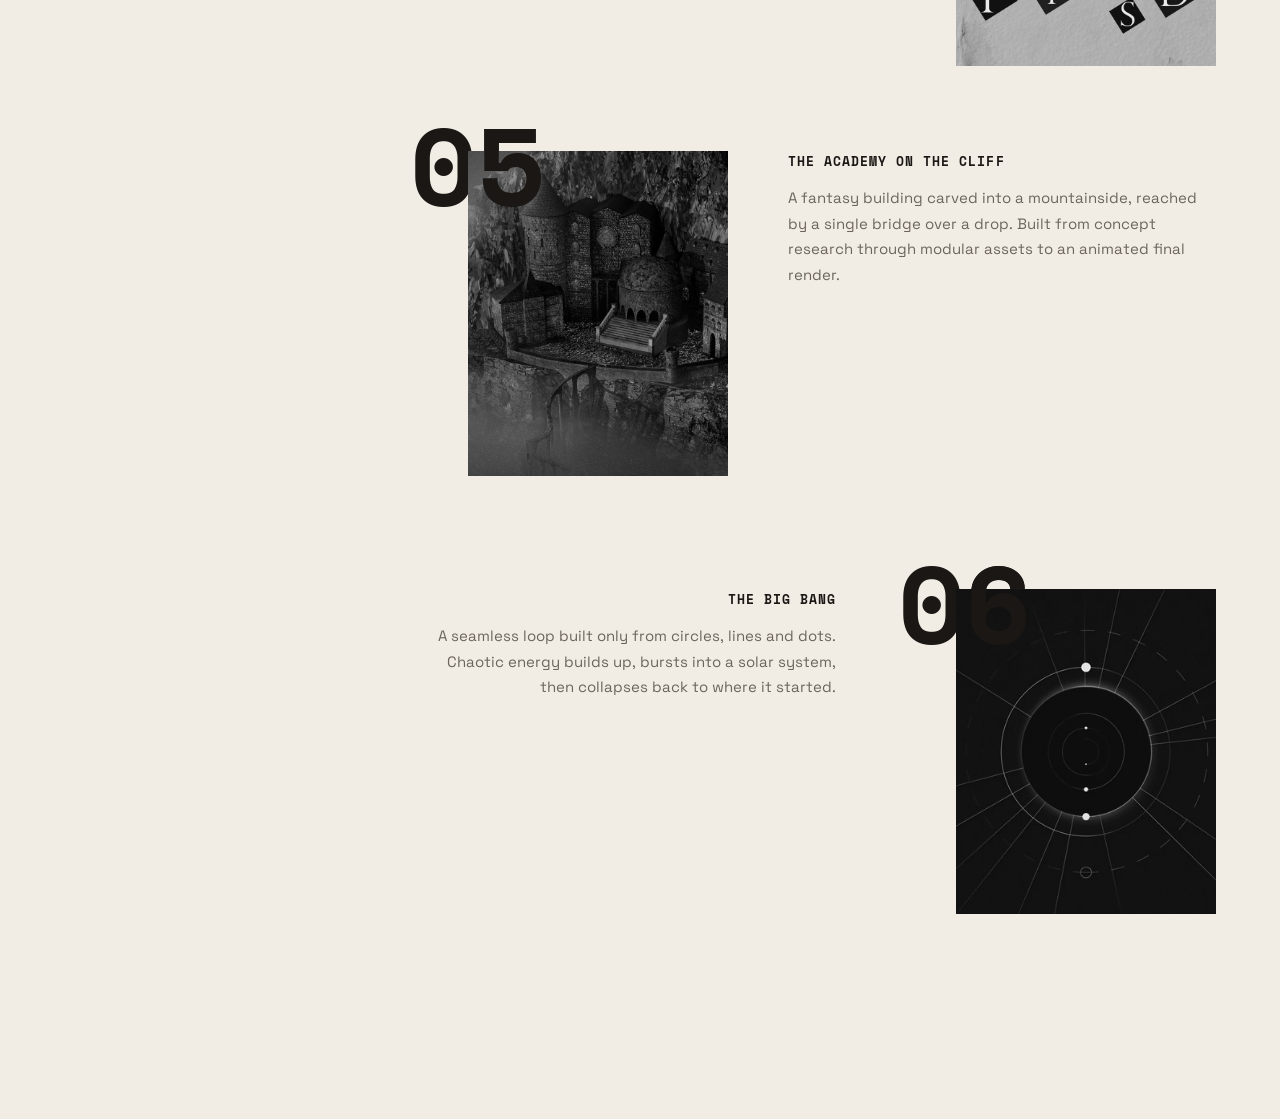
==== commit 7b4bd589: "Fix typo in project description" ====
--- a/index.html
+++ b/index.html
@@ -74,7 +74,7 @@
 
             <div class="blurb">
                 <h2><a href="projects/motion_for_explainers.html">Motion for Explainers</a></h2>
-                <p>12 explainers on psychology and science, in Ukrainian, written, animated, edited and published solo. Roughly 20 motion graphics an episode.</p>
+                <p>12 explainers on psychology and science, in Ukrainian, written, animated, edited and published solo. Roughly 20 motion graphics per episode.</p>
             </div>
             <div class="meta">
                 <span>2023&ndash;2024</span>
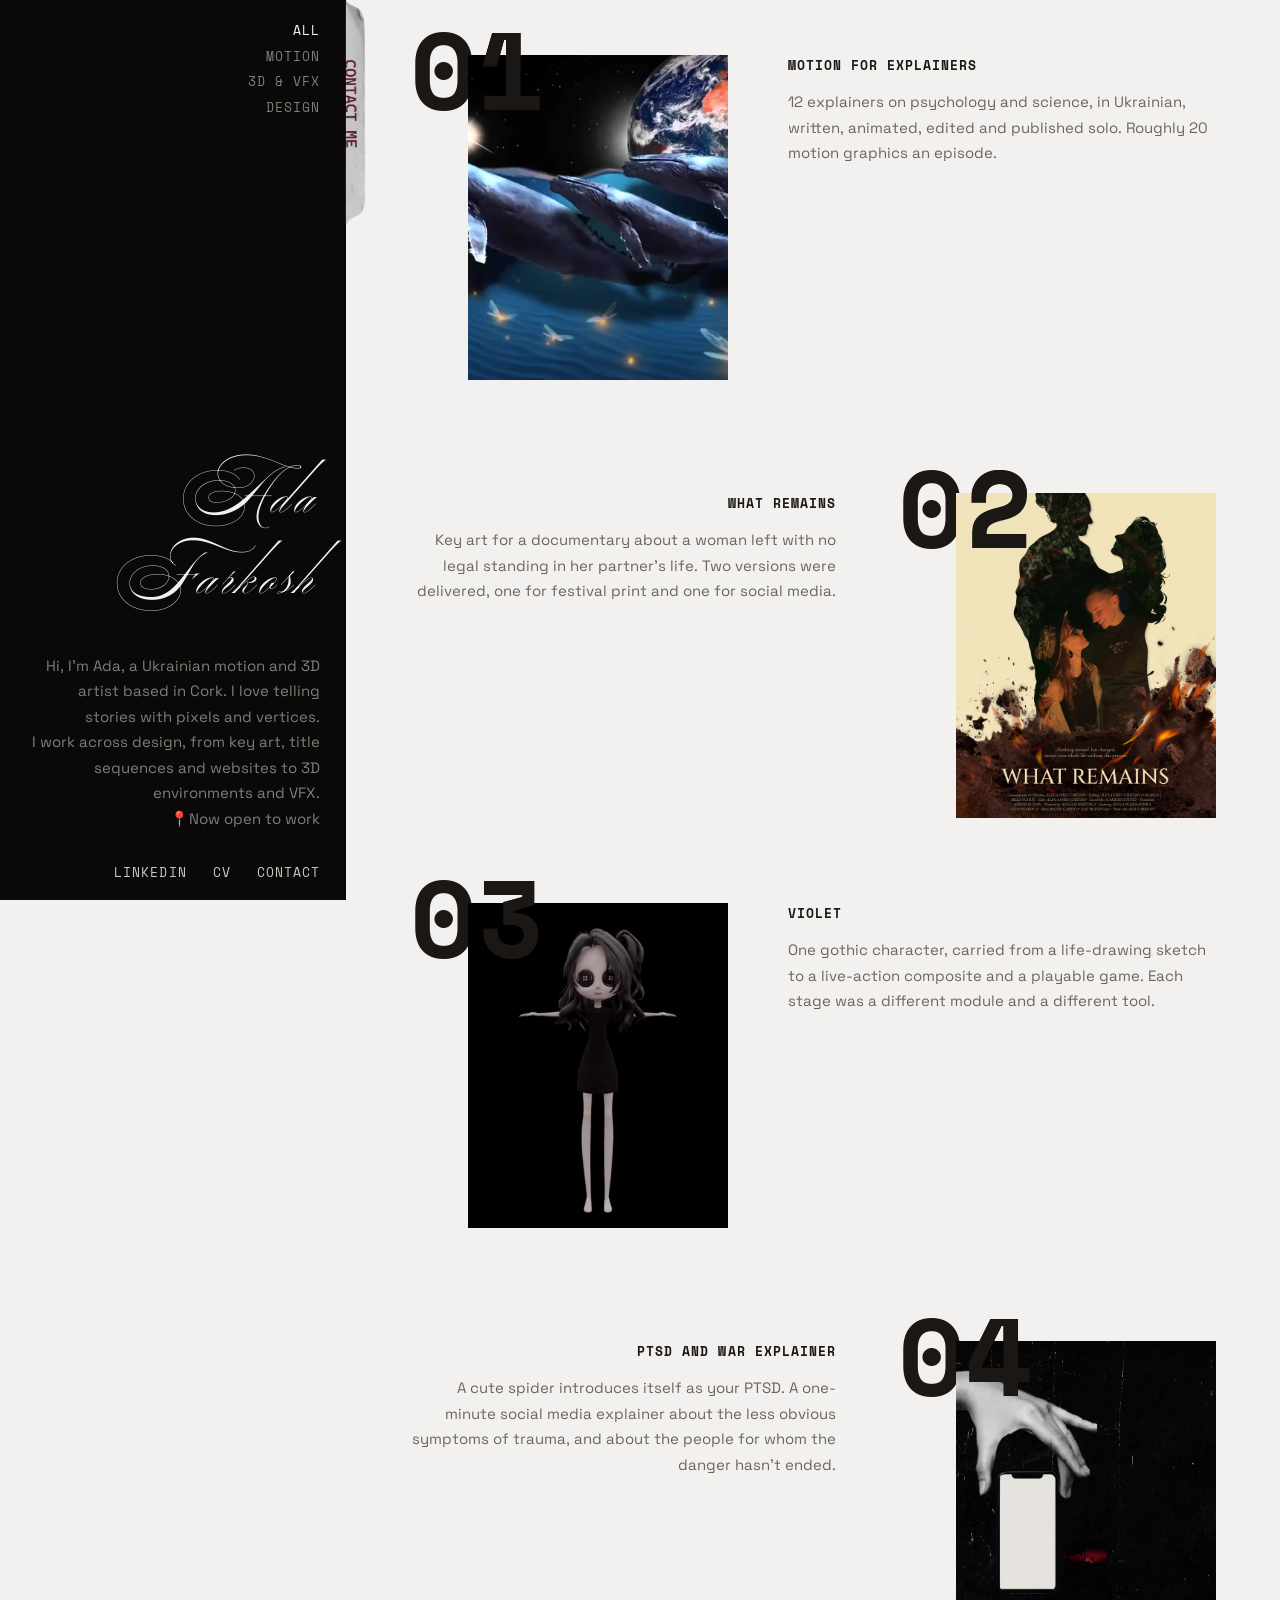
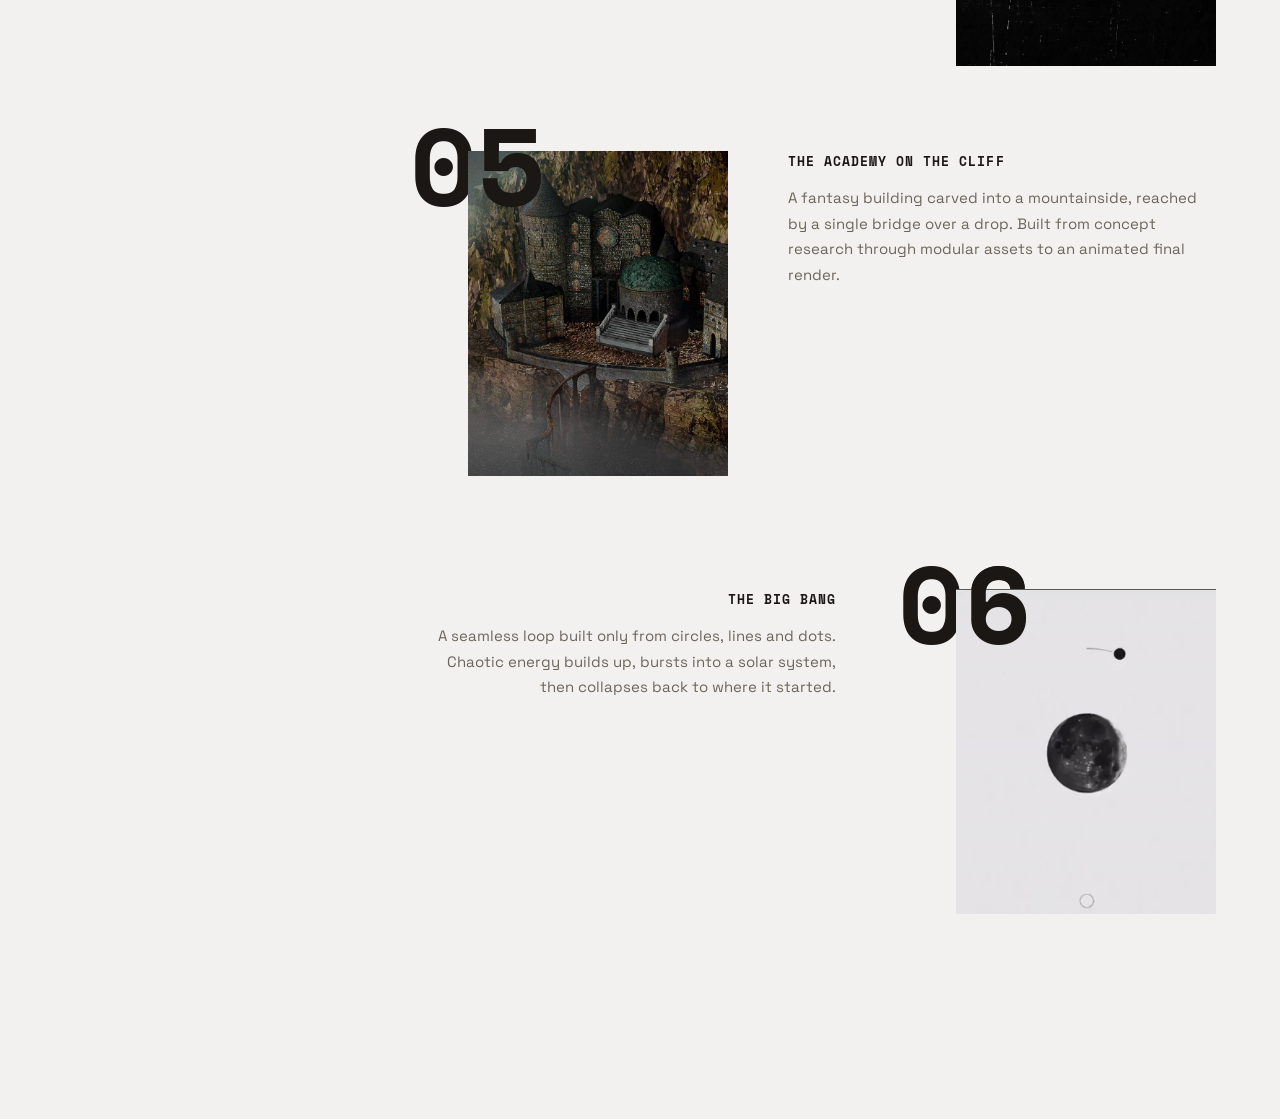
==== commit d9114ef0: "CSS major changes, categories added" ====
--- a/index.html
+++ b/index.html
@@ -18,14 +18,60 @@
     <div class="band band-light"></div>
 
     <!-- PINNED LEFT COLUMN - menu and about me travel down the page together -->
+    <!-- CATEGORY INDEX - <details> does the opening and closing itself.
+         "name" makes them exclusive: opening one closes the others.
+         Each link carries its own category as "?c=", so the page it
+         opens lands on the category you clicked from.
+         "all" is a link rather than a category: the index already is
+         the list of everything, so it goes there instead of opening. -->
+    <nav class="projects">
+        <ul>
+            <li><a class="cat-all current" href="index.html">all</a></li>
+            <li>
+                <details name="cats" data-cat="motion">
+                    <summary>motion</summary>
+                    <ul>
+                        <li><a href="projects/motion_for_explainers.html?c=motion">Explainer animation</a></li>
+                        <li><a href="projects/ptsd_explainer.html?c=motion">PTSD explainer</a></li>
+                        <li><a href="projects/the_big_bang.html?c=motion">The Big Bang loop</a></li>
+                        <li><a href="projects/violet_character.html?c=motion">Violet (stylised character)</a></li>
+                    </ul>
+                </details>
+            </li>
+            <li>
+                <details name="cats" data-cat="3d-vfx">
+                    <summary>3d & vfx</summary>
+                    <ul>
+                        <li><a href="projects/violet_character.html?c=3d-vfx">Violet (stylised character)</a></li>
+                        <li><a href="projects/academy_on_the_cliff.html?c=3d-vfx">Academy on the Cliff</a></li>
+                    </ul>
+                </details>
+            </li>
+            <li>
+                <details name="cats" data-cat="design">
+                    <summary>design</summary>
+                    <ul>
+                        <li><a href="projects/motion_for_explainers.html?c=design">Explainer animation</a></li>
+                        <li><a href="projects/ptsd_explainer.html?c=design">PTSD explainer</a></li>
+                        <li><a href="projects/violet_character.html?c=design">Violet (stylised character)</a></li>
+                        <li><a href="projects/what_remains_after.html?c=design">What Remains (film poster)</a></li>
+                    </ul>
+                </details>
+            </li>
+        </ul>
+    </nav>
+
     <div class="sidebar">
 
         <a href="index.html" class="sitename">Ada Farkosh</a>
 
         <div class="about-me">
             <p>Hi, I'm Ada, a Ukrainian motion and 3D artist based in Cork. I love telling stories with pixels and
-                vertices. Before animation, I wrote for teachers and produced a documentary, and I still turn complex
-                ideas into simple visuals.</p>
+                vertices.
+                <br>
+                I work across design, from key art, title sequences and websites to 3D environments and VFX.
+                <br>
+                &#128205;Now open to work</p>
         </div>
 
         <div class="menu">
@@ -53,28 +99,43 @@
            - which side it sits on   CSS alternates it by position
 
          You DO change, inside the block you pasted:
-           1. the photo         src="assets/project_name/images/..."  and its alt text
-           2. the two links     href="projects/your_page.html"
-           3. the title         inside the <h2>
-           4. the description   inside the <p>
-           5. the two meta      lines (year and medium)
-
+           1. the cover      either an <img src="assets/your_project/images/...">
+                             or, for a clip, the <video> poster and <source>.
+                             A clip needs no extra code: any <video> inside a
+                             .shot plays while its row is hovered.
+           2. the two links  href="projects/your_page.html" - on the <a class="shot">
+                             and on the <a> inside the <h2>. No "?c=" here;
+                             that is only for the category menu.
+           3. the title      inside the <h2>
+           4. the description inside the <p>
+           5. the two meta   lines (year and medium)
+
+         THEN add it to the category menu, in <nav class="projects"> near the
+         top of this file: one <li><a href="projects/your_page.html?c=SLUG">
+         inside every category it belongs to, where SLUG matches that
+         category's data-cat. The same menu block lives on all six project
+         pages, so paste it there too - with href="your_page.html?c=SLUG",
+         no "projects/" prefix, since those pages already sit in that folder.
          ===================================================================== -->
     <div class="work">
         <article class="project">
             <div class="stage">
                 <span class="digit back"></span>
                 <a class="shot" href="projects/motion_for_explainers.html">
-                    <img src="assets/motion_explainers/images/motion_thumb.jpg"
-                        alt="Frame from the explainer showreel">
-                    <span class="flare-light"></span>
+                    <!-- a clip instead of a still. "poster" is frame one of this
+                         same file, so the frame looks identical until it moves -->
+                    <video muted loop playsinline preload="auto"
+                        poster="assets/motion_explainers/images/cover_whales_poster.jpg"
+                        width="720" height="900" aria-label="Whales from the explainer showreel">
+                        <source src="assets/motion_explainers/videos/cover_whales.mp4" type="video/mp4">
+                    </video>
                 </a>
                 <span class="digit front"></span>
             </div>
 
             <div class="blurb">
                 <h2><a href="projects/motion_for_explainers.html">Motion for Explainers</a></h2>
-                <p>12 explainers on psychology and science, in Ukrainian, written, animated, edited and published solo. Roughly 20 motion graphics per episode.</p>
+                <p>12 explainers on psychology and science, in Ukrainian, written, animated, edited and published solo. Roughly 20 motion graphics an episode.</p>
             </div>
             <div class="meta">
                 <span>2023&ndash;2024</span>
@@ -87,7 +148,6 @@
                 <span class="digit back"></span>
                 <a class="shot" href="projects/what_remains_after.html">
                     <img src="assets/what_remains/images/wra_keyart_digital.jpg" alt="Key art for the documentary What Remains">
-                    <span class="flare-light"></span>
                 </a>
                 <span class="digit front"></span>
             </div>
@@ -106,9 +166,13 @@
             <div class="stage">
                 <span class="digit back"></span>
                 <a class="shot" href="projects/violet_character.html">
-                    <img src="assets/violet_character/images/violet_thumb.jpg"
-                        alt="Violet, the 3D character, in a T-pose">
-                    <span class="flare-light"></span>
+                    <!-- a clip instead of a still. "poster" is frame one of this
+                         same file, so the frame looks identical until it moves -->
+                    <video muted loop playsinline preload="auto"
+                        poster="assets/violet_character/images/turnaround_poster.jpg"
+                        width="720" height="900">
+                        <source src="assets/violet_character/videos/turnaround.mp4" type="video/mp4">
+                    </video>
                 </a>
                 <span class="digit front"></span>
             </div>
@@ -127,9 +191,13 @@
             <div class="stage">
                 <span class="digit back"></span>
                 <a class="shot" href="projects/ptsd_explainer.html">
-                    <img src="assets/ptsd_explainer/images/ptsd_thumb.jpg"
-                        alt="A cut-paper spider holding the letters P T S D">
-                    <span class="flare-light"></span>
+                    <!-- a clip instead of a still. "poster" is frame one of this
+                         same file, so the frame looks identical until it moves -->
+                    <video muted loop playsinline preload="auto"
+                        poster="assets/ptsd_explainer/images/cover_hand_poster.jpg"
+                        width="720" height="900" aria-label="A hand holding a phone, from the PTSD explainer">
+                        <source src="assets/ptsd_explainer/videos/cover_hand.mp4" type="video/mp4">
+                    </video>
                 </a>
                 <span class="digit front"></span>
             </div>
@@ -149,9 +217,13 @@
             <div class="stage">
                 <span class="digit back"></span>
                 <a class="shot" href="projects/academy_on_the_cliff.html">
-                    <img src="assets/academy_on_the_cliff/images/academy_thumb.jpg"
-                        alt="The academy carved into a cliff face, reached by a single bridge">
-                    <span class="flare-light"></span>
+                    <!-- a clip instead of a still. "poster" is frame one of this
+                         same file, so the frame looks identical until it moves -->
+                    <video muted loop playsinline preload="auto"
+                        poster="assets/academy_on_the_cliff/images/cover_process_poster.jpg"
+                        width="720" height="900" aria-label="The Academy built up from grey model to final render">
+                        <source src="assets/academy_on_the_cliff/videos/cover_process.mp4" type="video/mp4">
+                    </video>
                 </a>
                 <span class="digit front"></span>
             </div>
@@ -170,9 +242,13 @@
             <div class="stage">
                 <span class="digit back"></span>
                 <a class="shot" href="projects/the_big_bang.html">
-                    <img src="assets/the_big_bang/images/bigbang_thumb.jpg"
-                        alt="A solar system drawn in thin circles, lines and dots">
-                    <span class="flare-light"></span>
+                    <!-- a clip instead of a still. "poster" is frame one of this
+                         same file, so the frame looks identical until it moves -->
+                    <video muted loop playsinline preload="auto"
+                        poster="assets/the_big_bang/images/cover_loop_light_poster.jpg"
+                        width="720" height="900" aria-label="The Big Bang loop, light version">
+                        <source src="assets/the_big_bang/videos/cover_loop_light.mp4" type="video/mp4">
+                    </video>
                 </a>
                 <span class="digit front"></span>
             </div>
@@ -197,6 +273,40 @@
         <img class="tab-active" src="assets/site/images/contact_me_hovered.png" alt="">
     </a>
 
+    <script>
+        // any row whose frame holds a video plays it while the row is hovered.
+        // nothing to add per row - drop a <video> into a .shot and it works.
+        document.querySelectorAll('.project').forEach(function (row) {
+            const clip = row.querySelector('.shot video');
+            if (!clip) return;
+
+            row.addEventListener('mouseenter', function () {
+                clip.play();
+            });
+
+            row.addEventListener('mouseleave', function () {
+                clip.pause();
+                clip.currentTime = 0;
+                // back to frame one, so it always starts from the still
+            });
+        });
+    </script>
+
+    <script>
+        // the menu link that brought you here carries its category, as
+        // "?c=design". Open that one, so the category you clicked from is
+        // the category you land in. No parameter (arriving from a project
+        // image on the index, or a bare link) leaves the page's own
+        // default open.
+        const fromLink = new URLSearchParams(location.search).get('c');
+
+        if (fromLink) {
+            document.querySelectorAll('.projects details').forEach(function (cat) {
+                cat.open = (cat.dataset.cat === fromLink);
+            });
+        }
+    </script>
+
 </body>
 
 </html>
--- a/style/style.css
+++ b/style/style.css
@@ -4,8 +4,8 @@
 
 body {
     margin: 0;
-    background-color: #F2EDE4;
-    /* plain colour under the two textured bands below */
+    background-color: #F3F1EF;
+    /* plain colour under the two bands below */
 
     font-family: 'Space Grotesk', sans-serif;
     font-size: 16px;
@@ -18,50 +18,43 @@
 /* same circle filled in, no outline, on everything clickable */
 a,
 a:hover {
-    cursor: url('data:image/svg+xml;utf8,<svg xmlns="http://www.w3.org/2000/svg" width="30" height="30"><circle cx="15" cy="15" r="11" fill="%235B1E32"/></svg>') 15 15, pointer;
+    cursor: url('data:image/svg+xml;utf8,<svg xmlns="http://www.w3.org/2000/svg" width="30" height="30"><circle cx="15" cy="15" r="11" fill="%23C20E35"/></svg>') 15 15, pointer;
 }
 
 /* over the dark band the circle flips to the light colour */
-.sidebar {
-    cursor: url('data:image/svg+xml;utf8,<svg xmlns="http://www.w3.org/2000/svg" width="30" height="30"><circle cx="15" cy="15" r="11" fill="none" stroke="%23CFC9BC" stroke-width="3"/></svg>') 15 15, auto;
+.sidebar,
+.projects {
+    cursor: url('data:image/svg+xml;utf8,<svg xmlns="http://www.w3.org/2000/svg" width="30" height="30"><circle cx="15" cy="15" r="11" fill="none" stroke="%23C9C7C4" stroke-width="3"/></svg>') 15 15, auto;
 }
 
 .sidebar a,
-.sidebar a:hover {
-    cursor: url('data:image/svg+xml;utf8,<svg xmlns="http://www.w3.org/2000/svg" width="30" height="30"><circle cx="15" cy="15" r="11" fill="%235B1E32"/></svg>') 15 15, pointer;
-}
-
-
-/* THE TWO BANDS - photographs instead of flat colour.
-   Separate layers rather than two backgrounds on the body, so each one can
-   use cover and crop properly instead of being stretched to fit its band. */
+.sidebar a:hover,
+.projects summary {
+    cursor: url('data:image/svg+xml;utf8,<svg xmlns="http://www.w3.org/2000/svg" width="30" height="30"><circle cx="15" cy="15" r="11" fill="%23C20E35"/></svg>') 15 15, pointer;
+}
+
+
+/* THE TWO BANDS - flat colour.
+   Separate layers rather than two backgrounds on the body, so the split
+   stays exactly at 27% whatever the window size. */
 .band {
     position: fixed;
     top: 0;
     bottom: 0;
     z-index: -1;
     /* behind everything, and out of the way of clicks */
-    background-size: cover;
-    background-position: center;
 }
 
 .band-dark {
     left: 0;
     width: 27%;
-    background-image:
-        linear-gradient(rgba(20, 18, 16, .55), rgba(20, 18, 16, .55)),
-        url("../assets/site/images/background_dark.jpeg");
-    /* the flat colour sits ON TOP of the photo at 55% - the texture still
-       shows through, but the text never loses its contrast */
+    background-color: #0A0908;
 }
 
 .band-light {
     left: 27%;
     right: 0;
-    background-image:
-        linear-gradient(rgba(242, 237, 228, .55), rgba(242, 237, 228, .55)),
-        url("../assets/site/images/background_light.jpeg");
-    /* same trick, and the warm cream pulls the grey paper toward the palette */
+    background-color: #F3F1EF;
 }
 
 
@@ -119,6 +112,85 @@
        height of the 30px body text and the gap will not close */
 }
 
+/* CATEGORY INDEX, OPTION 1 - <details> and <summary>.
+   The browser does the opening, closing and keyboard access itself, so
+   there is no script behind this. */
+.projects summary,
+.projects .cat-all {
+    position: relative;
+    display: inline-block;
+    /* same box as a link, so the line can be measured against the word
+       and does not run the full width of the band */
+    list-style: none;
+    /* removes the default triangle in Firefox */
+    font-family: 'Space Mono', monospace;
+    font-size: 13px;
+    letter-spacing: 0.08em;
+    line-height: 1.35;
+    text-transform: uppercase;
+    color: #807E7B;
+    padding: 4px 0;
+    transition: color 300ms ease;
+}
+
+.projects summary::-webkit-details-marker {
+    display: none;
+    /* and the same triangle in Safari */
+}
+
+.projects summary:hover,
+.projects .cat-all:hover,
+.projects details[open] summary {
+    color: #F3F1EF;
+    /* the open category is the brightest thing in the list */
+}
+
+.projects details ul {
+    padding-bottom: 10px;
+}
+
+/* the project names take the body face at the same size as the row
+   descriptions and the bio, so the only Space Mono left in this menu is
+   the category above them. ".projects details a" outranks the shared
+   ".projects a" rule on specificity, so it wins wherever it sits. */
+.projects details a {
+    color: #C9C7C4;
+    font-family: 'Space Grotesk', sans-serif;
+    font-size: 15px;
+    letter-spacing: normal;
+    line-height: 1.7;
+}
+
+.projects details li {
+    font-size: 15px;
+    line-height: 1.7;
+    /* set here too, or the line box keeps the 13px height from
+       ".projects li" and the spacing will not match */
+}
+
+
+/* CATEGORY INDEX, OPTION 4 - everything visible, no interaction.
+   The category is a quiet label and the project names carry the links. */
+.projects.grouped .cat {
+    margin-bottom: 14px;
+}
+
+.projects.grouped .cat-name {
+    margin: 0 0 2px 0;
+    font-family: 'Space Mono', monospace;
+    font-size: 11px;
+    letter-spacing: 0.1em;
+    text-transform: uppercase;
+    color: #807E7B;
+    /* dimmer and smaller than the names below it, the way the row meta
+       labels work on the light side */
+}
+
+.projects.grouped a {
+    color: #C9C7C4;
+}
+
+
 .sidebar ul,
 .projects ul {
     list-style-type: none;
@@ -145,7 +217,7 @@
 
 /* on the dark band - light text */
 .sidebar a {
-    color: #CFC9BC;
+    color: #C9C7C4;
 }
 
 /* the project list is just an index, so it is smaller and quieter.
@@ -154,7 +226,7 @@
     font-size: 13px;
     line-height: 1.9;
     /* set on the link itself - the line box follows this, not the li */
-    color: #CFC9BC;
+    color: #C9C7C4;
 }
 
 
@@ -162,14 +234,15 @@
 /* THE HOVER LINE - drawn as a pseudo element rather than text-decoration,
    so only the line is plum and the word keeps its own colour */
 .sidebar a::after,
-.projects a::after {
+.projects a::after,
+.projects summary::after {
     content: "";
     position: absolute;
     top: 50%;
     left: 0;
     width: 0;
     height: 2px;
-    background: #5B1E32;
+    background: #C20E35;
     transition: width 500ms cubic-bezier(0.075, 0.82, 0.165, 1);
     /* grows from the left instead of appearing all at once.
        2px here, on the project titles and on the name - every hover line
@@ -177,7 +250,9 @@
 }
 
 .sidebar a:hover::after,
-.projects a:hover::after {
+.projects a:hover::after,
+.projects summary:hover::after,
+.projects details[open] summary::after {
     width: 100%;
 }
 
@@ -188,13 +263,25 @@
     height: 2px;
 }
 
+/* and so are the categories - underlined, not crossed out, so an open
+   category reads as the one you are in rather than one struck off.
+   This has to sit AFTER the shared rule above or the "top: 50%" there
+   wins on source order, both selectors being the same weight. */
+.projects summary::after,
+.projects .cat-all::after {
+    top: auto;
+    bottom: 3px;
+    height: 2px;
+}
+
 .sidebar a.sitename {
     display: block;
     font-family: 'Ballet', cursive;
     font-size: 60px;
     /* written as .sidebar a.sitename so it beats the 26px on .sidebar a above */
-    color: #F4F1E9;
-    /* brightest text on the page - top of the hierarchy */
+    color: #F3F1EF;
+    /* brightest text on the page, and the same value as the light band,
+       so the two halves are tied together - top of the hierarchy */
     line-height: 1.35;
 }
 
@@ -210,7 +297,7 @@
     /* smaller than the menu links, and the column width gives
        roughly 40 characters a line */
     line-height: 1.7;
-    color: #857F72;
+    color: #807E7B;
     /* dim until hovered */
     transition: 0.3s;
 
@@ -219,7 +306,7 @@
 }
 
 .about-me:hover p {
-    color: #F2EDE4;
+    color: #F3F1EF;
     font-size: 16px;
     /* grown with font-size, not transform, so the text stays sharp */
 }
@@ -297,16 +384,16 @@
     overflow: hidden;
 }
 
-.shot img {
+/* a row's frame holds either a still or a silent clip - both are laid out
+   exactly the same way, so swapping one for the other changes nothing */
+.shot img,
+.shot video {
     position: absolute;
     inset: 0;
     width: 100%;
     height: 100%;
     object-fit: cover;
     /* a bigger upload is cropped to the frame instead of squashed */
-    filter: grayscale(1);
-    /* black and white until hovered */
-    transition: transform .5s ease, filter .5s ease;
 }
 
 
@@ -354,33 +441,11 @@
 
 
 /* LENS FLARE - light layer on the photo, invisible until hovered */
-.flare-light {
-    position: absolute;
-    inset: 0;
-    background:
-        radial-gradient(circle at 20% 40%, rgba(255, 255, 255, .55), transparent 40%),
-        radial-gradient(circle at 35% 45%, rgba(255, 200, 100, .4), transparent 30%),
-        radial-gradient(circle at 60% 55%, rgba(255, 255, 255, .25), transparent 30%);
-    opacity: 0;
-    transition: opacity .5s ease;
-}
-
 /* photo, number and title are one unit: touching any of them lights all
    three. ":has" lets the row react to what is hovered inside it. The
    description is not in the list, so it stays out of it. */
-.project:has(:is(.shot, .digit, .blurb h2 a):hover) .shot img {
-    transform: scale(1.05);
-    filter: grayscale(0);
-    /* true colour revealed */
-}
-
-.project:has(:is(.shot, .digit, .blurb h2 a):hover) .flare-light {
-    opacity: .45;
-    /* kept light - the colour coming back is the main event */
-}
-
 .project:has(:is(.shot, .digit, .blurb h2 a):hover) .digit {
-    color: #5B1E32;
+    color: #C20E35;
     /* the numbers only change colour - no line through them */
 }
 
@@ -424,7 +489,7 @@
     left: 0;
     width: 0;
     height: 2px;
-    background: #5B1E32;
+    background: #C20E35;
     transition: width 500ms cubic-bezier(0.075, 0.82, 0.165, 1);
 }
 
@@ -594,7 +659,7 @@
     left: 0;
     width: 0;
     height: 2px;
-    background: #5B1E32;
+    background: #C20E35;
     transition: width 500ms cubic-bezier(0.075, 0.82, 0.165, 1);
 }
 
@@ -1023,7 +1088,7 @@
     left: 0;
     width: 0;
     height: 2px;
-    background: #5B1E32;
+    background: #C20E35;
     transition: width 500ms cubic-bezier(0.075, 0.82, 0.165, 1);
 }
 
@@ -1033,7 +1098,7 @@
 
 /* the page you are currently on, in the index list */
 .projects a.current {
-    color: #F4F1E9;
+    color: #F3F1EF;
 }
 
 /* THE IMAGE POPUP - hidden until a picture is clicked */
@@ -1042,7 +1107,7 @@
     position: fixed;
     inset: 0;
     z-index: 2000;
-    background-color: rgba(20, 18, 16, .92);
+    background-color: rgba(10, 9, 8, .94);
     cursor: zoom-out;
 
     align-items: center;
@@ -1072,7 +1137,7 @@
 
     body {
         font-size: 15px;
-        background-color: #F2EDE4;
+        background-color: #F3F1EF;
     }
 
     .band {
@@ -1083,7 +1148,7 @@
     .sidebar {
         position: static;
         width: 100%;
-        background-color: #141210;
+        background-color: #0A0908;
         padding: 20px 4%;
         box-sizing: border-box;
         gap: 18px;
@@ -1112,7 +1177,7 @@
         margin-left: 0;
         padding: 18px 4% 24px 4%;
         box-sizing: border-box;
-        background-color: #141210;
+        background-color: #0A0908;
         /* it keeps the light text, so it needs the dark block behind it
            once the two bands stop existing */
     }
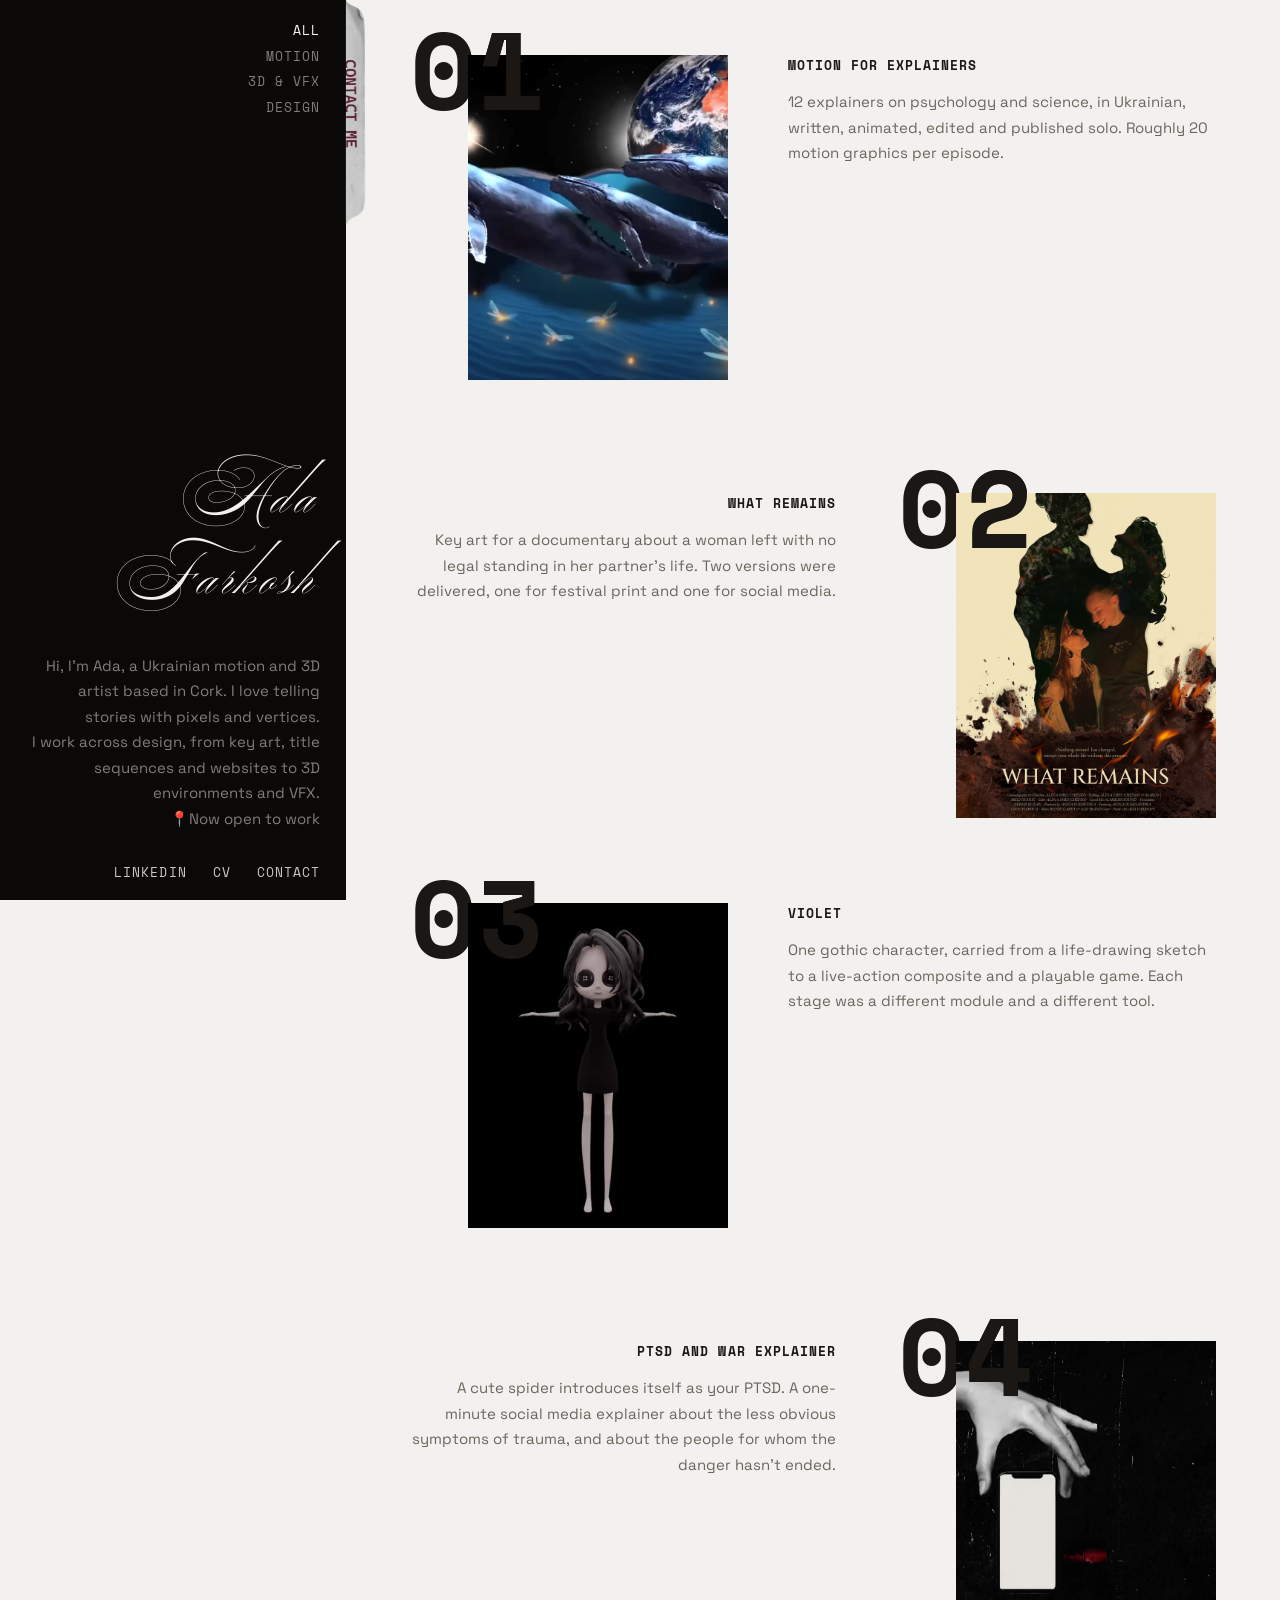
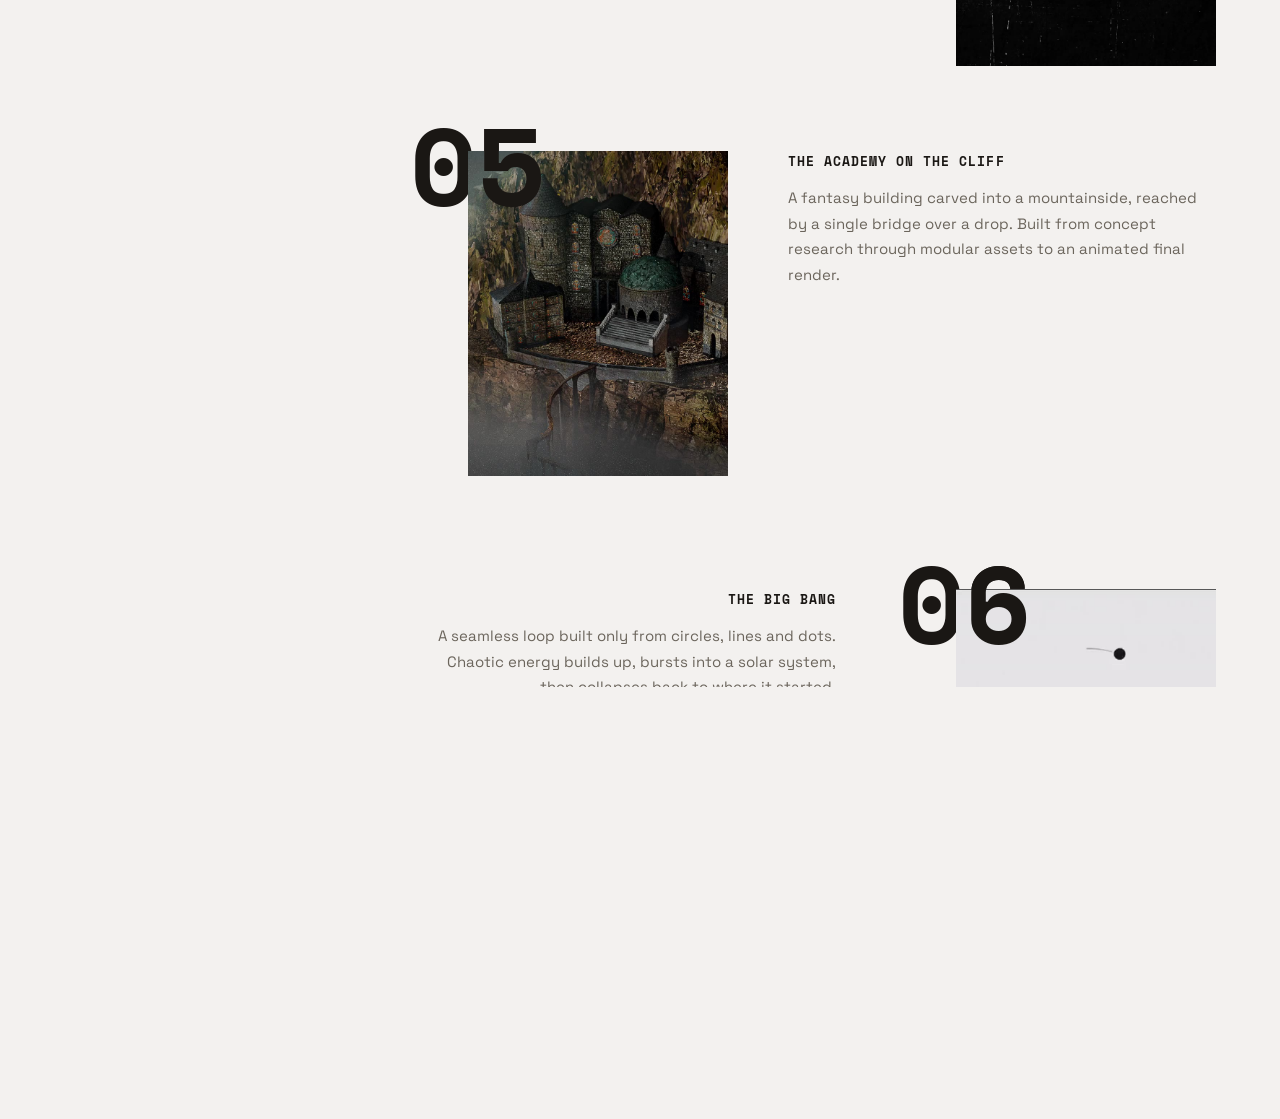
==== commit 00279e11: "Merge branch 'main' of https://github.com/adafarkosh/portfolio_2026" ====
--- a/index.html
+++ b/index.html
@@ -135,7 +135,7 @@
 
             <div class="blurb">
                 <h2><a href="projects/motion_for_explainers.html">Motion for Explainers</a></h2>
-                <p>12 explainers on psychology and science, in Ukrainian, written, animated, edited and published solo. Roughly 20 motion graphics an episode.</p>
+                <p>12 explainers on psychology and science, in Ukrainian, written, animated, edited and published solo. Roughly 20 motion graphics per episode.</p>
             </div>
             <div class="meta">
                 <span>2023&ndash;2024</span>
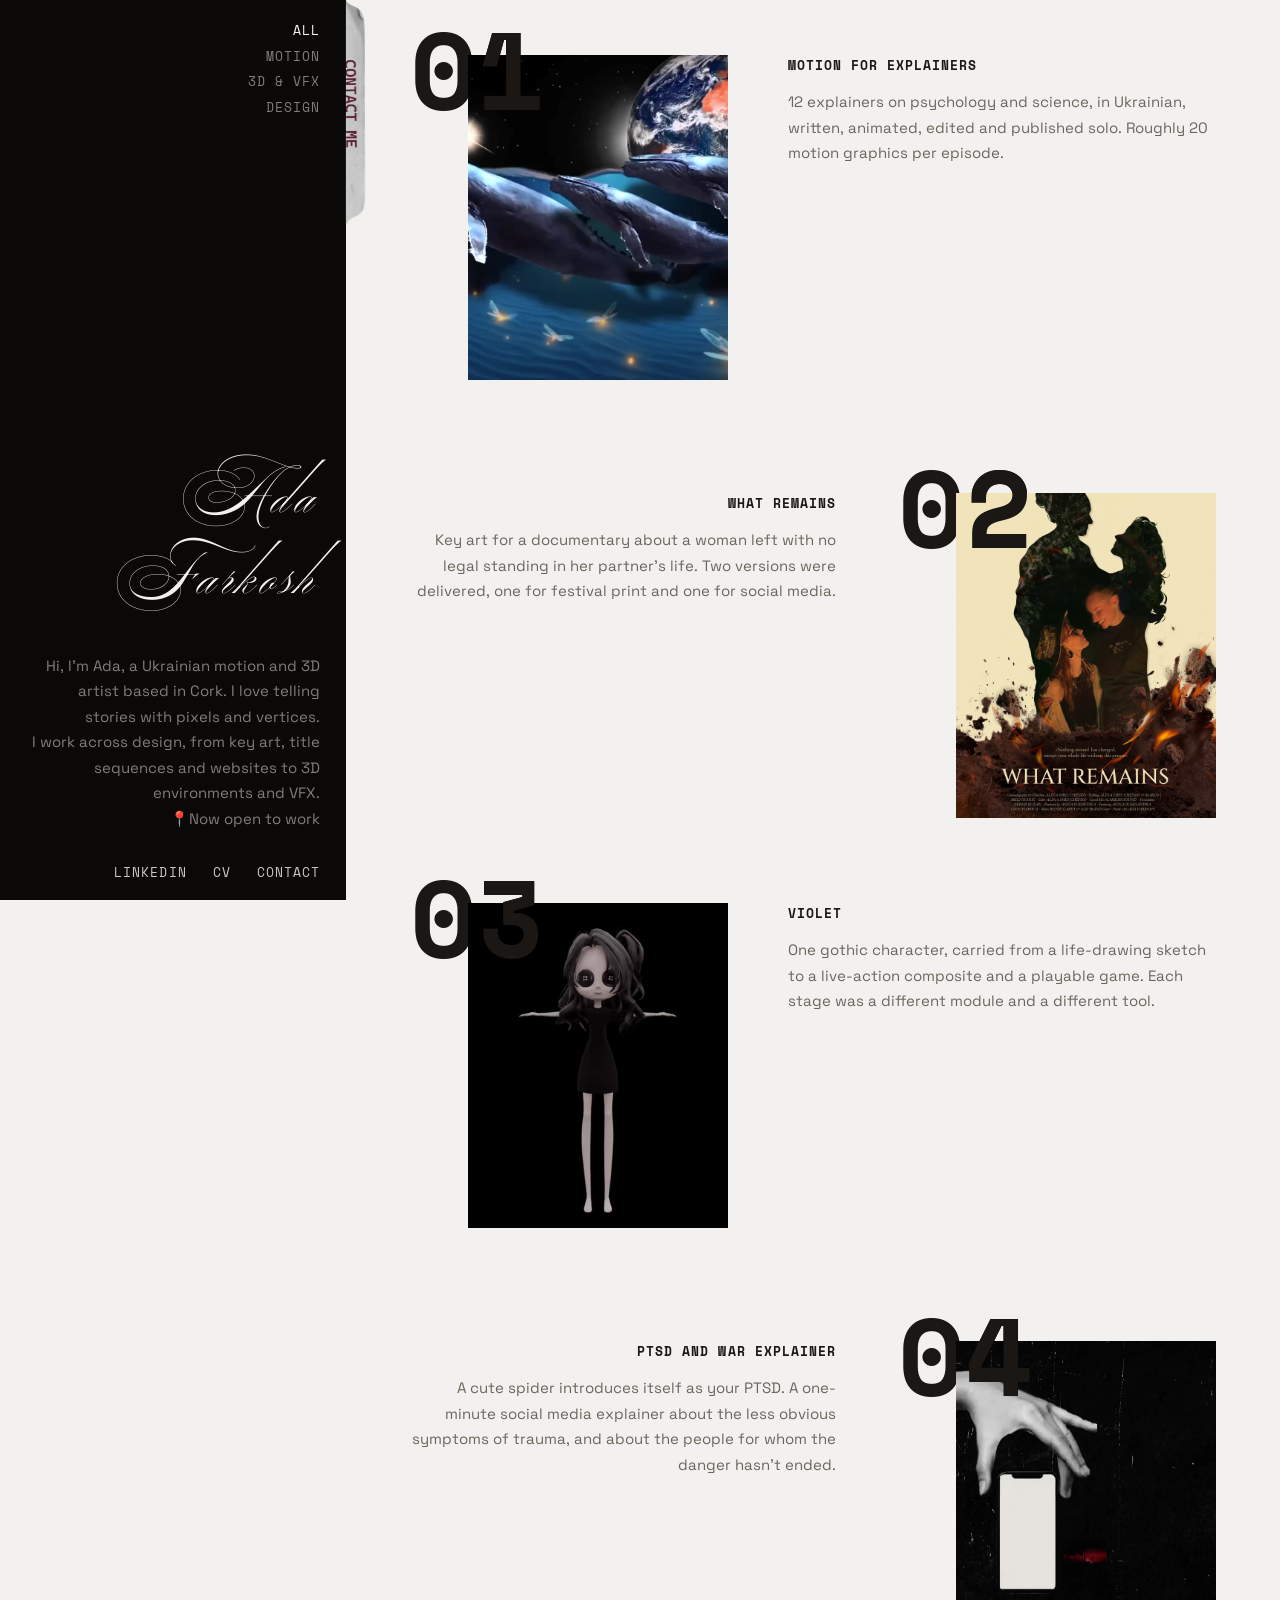
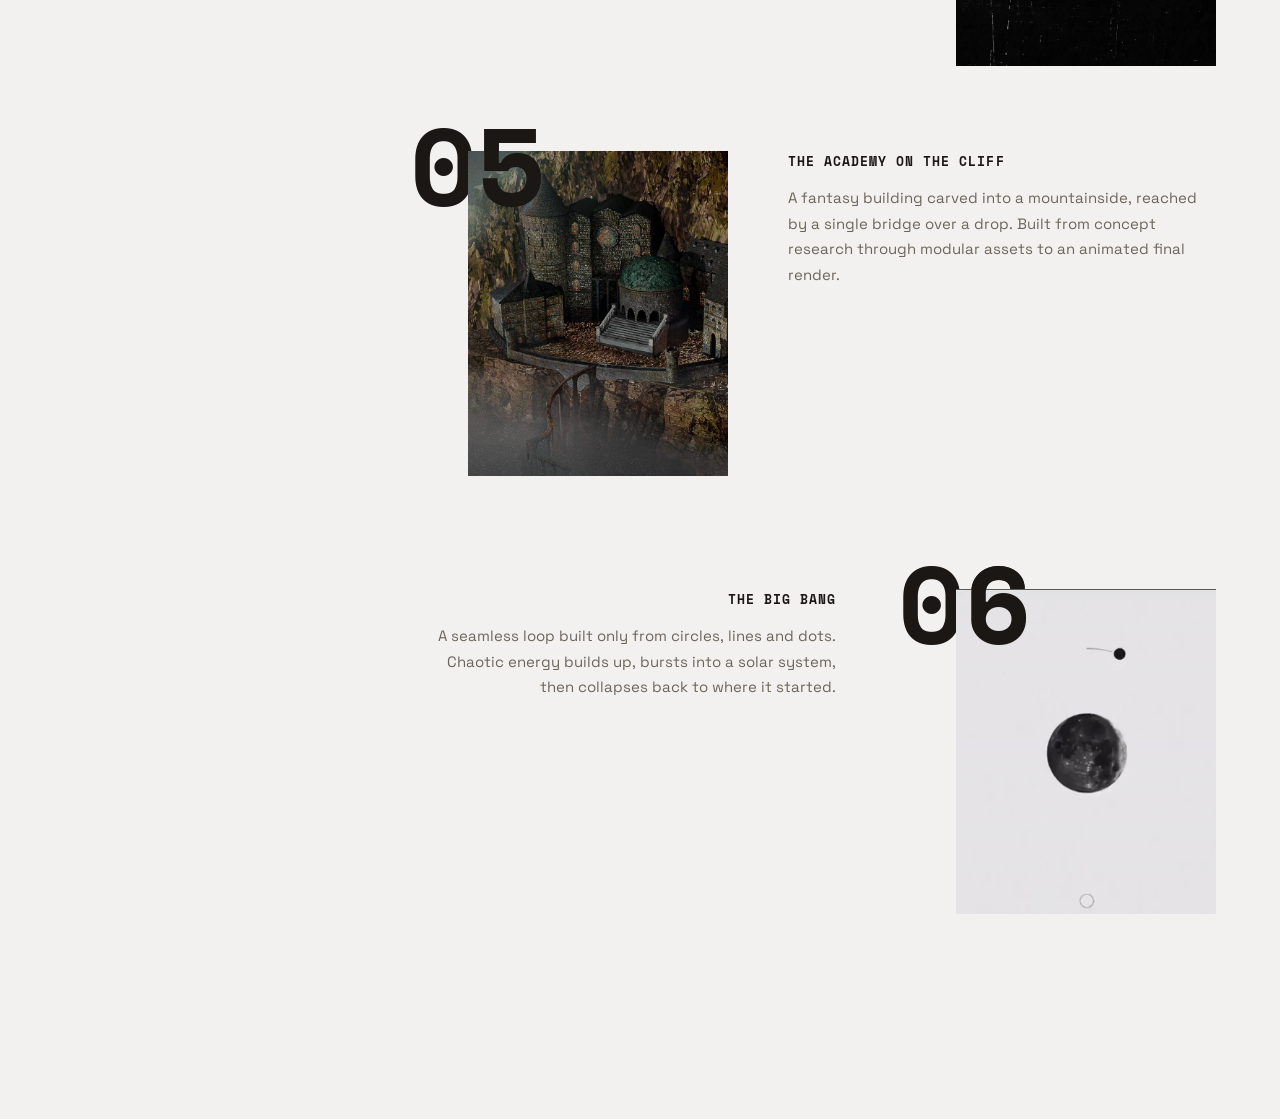
==== commit 95248f7b: "CV updated" ====
--- a/index.html
+++ b/index.html
@@ -78,7 +78,7 @@
             <ul>
                 <li><a href="https://www.linkedin.com/in/ada-farkosh/" target="_blank"
                         rel="noopener">LinkedIn</a></li>
-                <li><a href="assets/site/docs/cv_2026.pdf" target="_blank" rel="noopener">CV</a></li>
+                <li><a href="assets/site/docs/Ada_Farkosh_Motion3D_2026.pdf" target="_blank" rel="noopener">CV</a></li>
                 <li><a href="mailto:ada.farkosh@gmail.com">Contact</a></li>
             </ul>
         </div>
